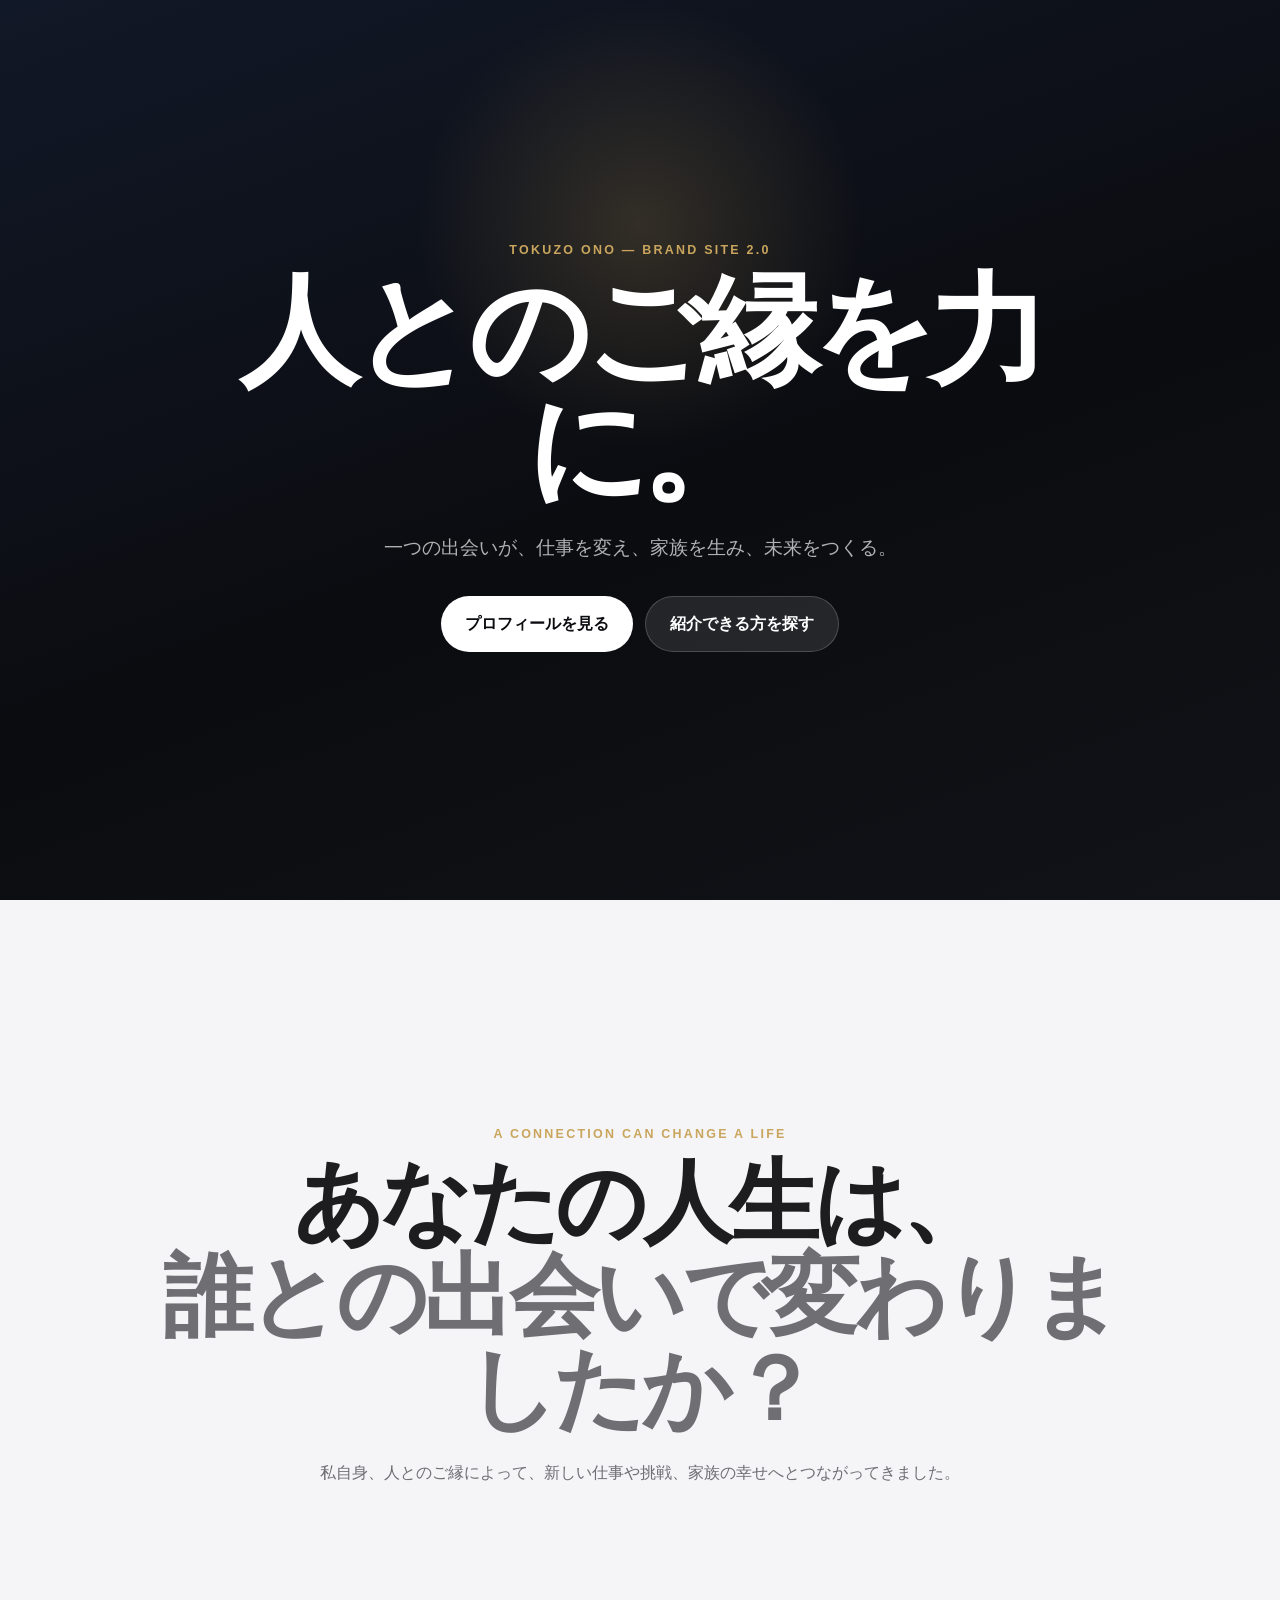
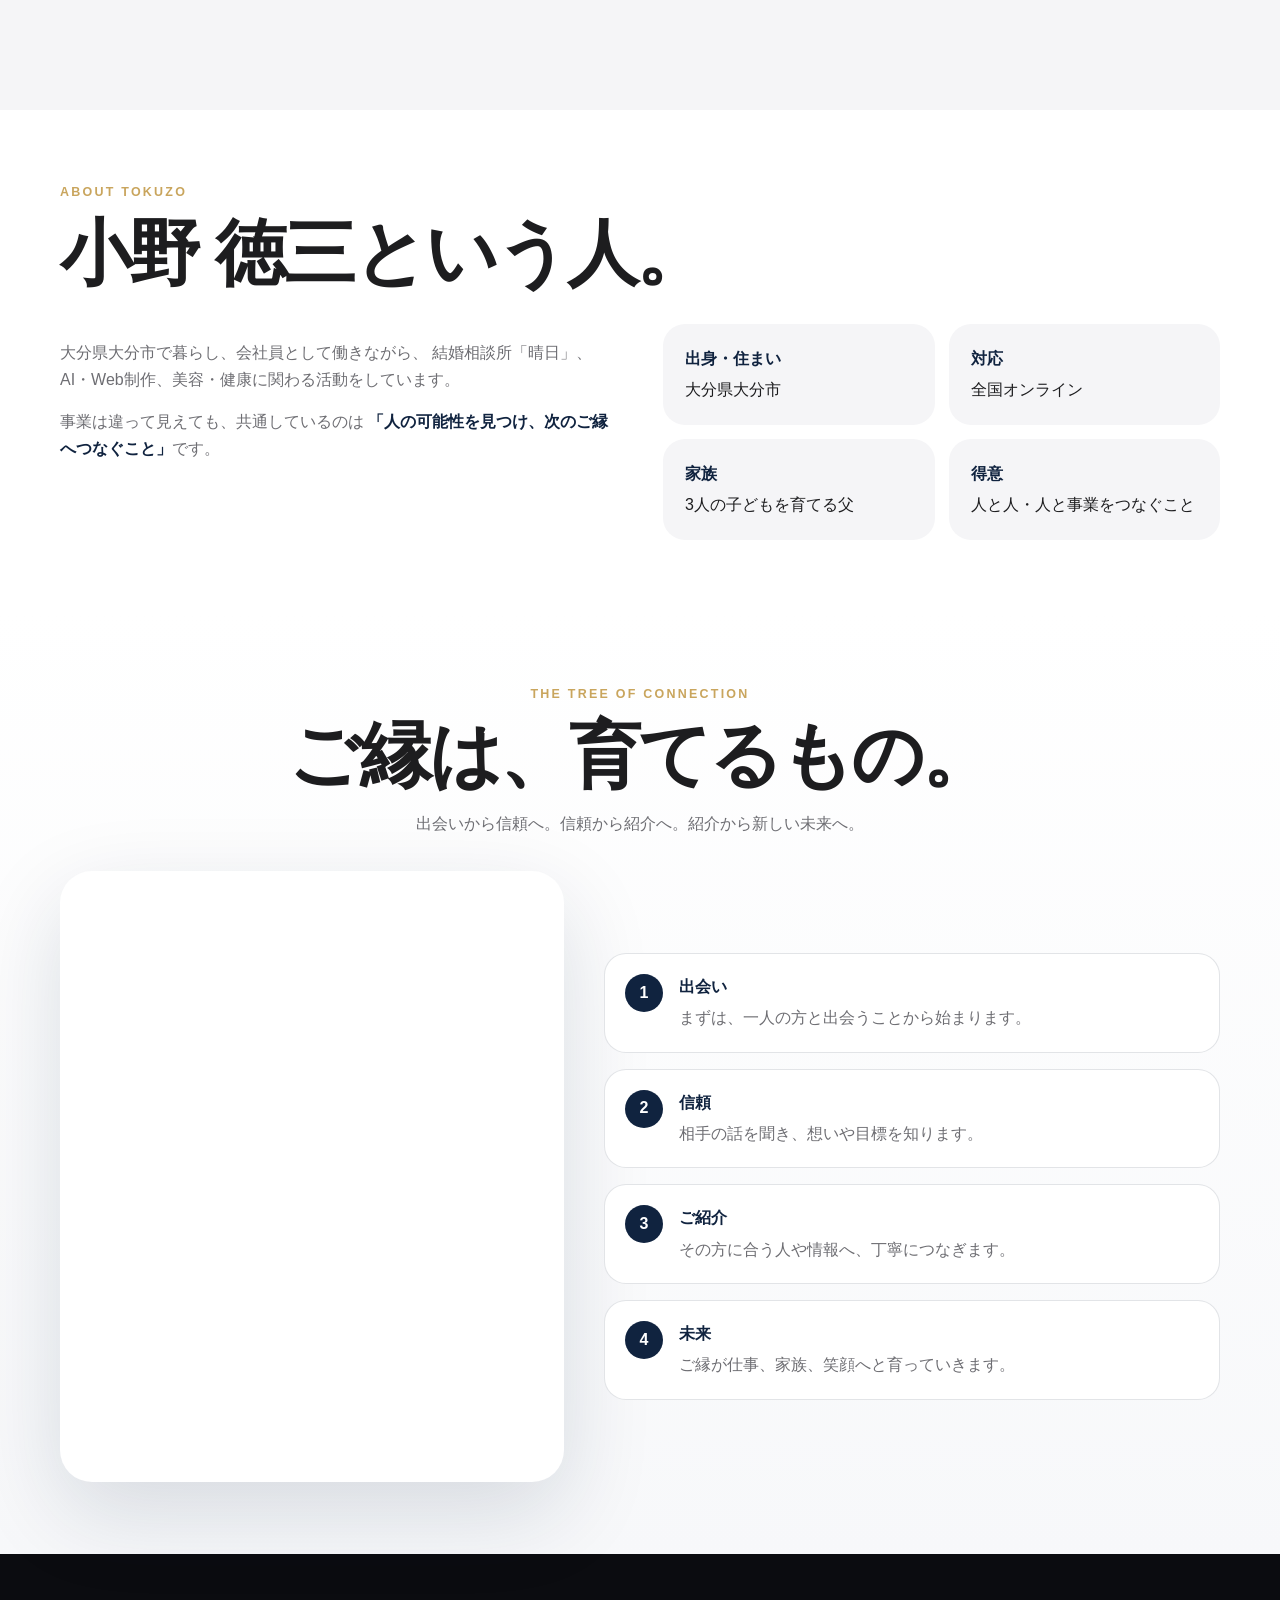
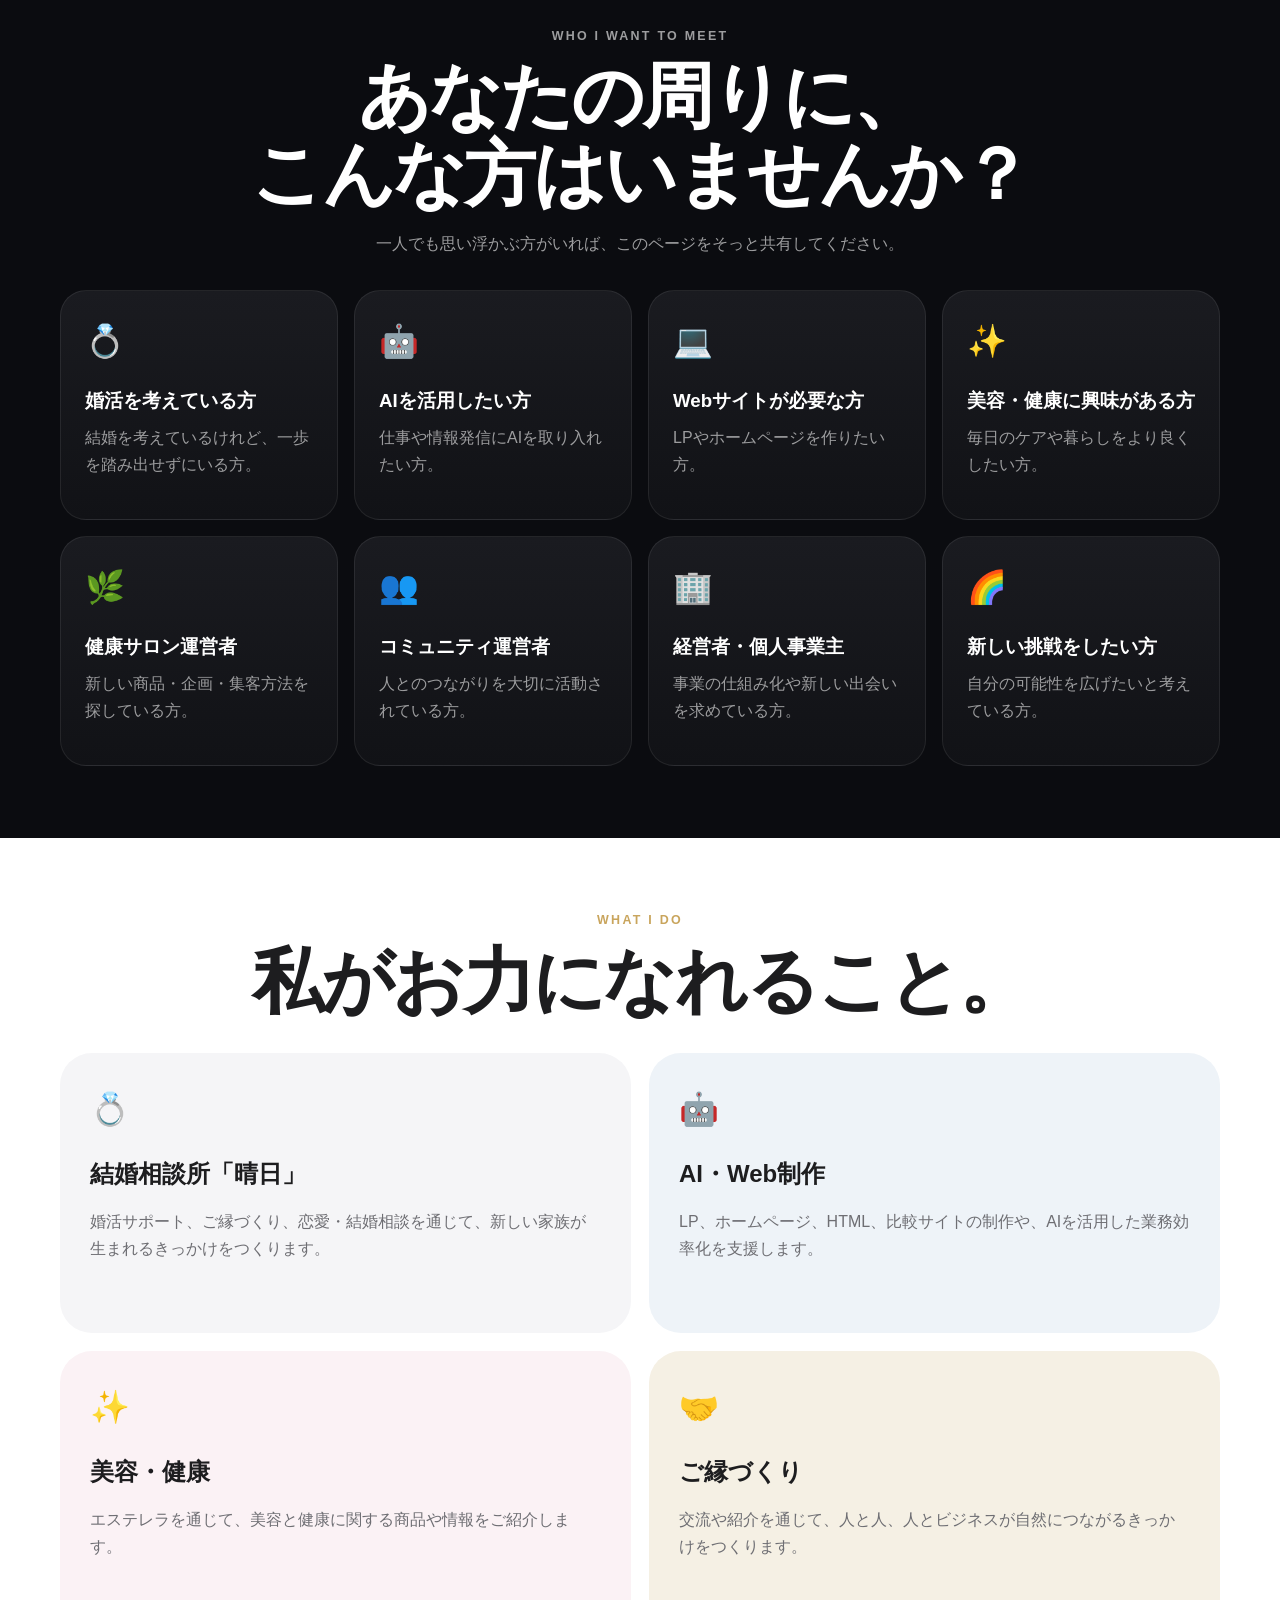
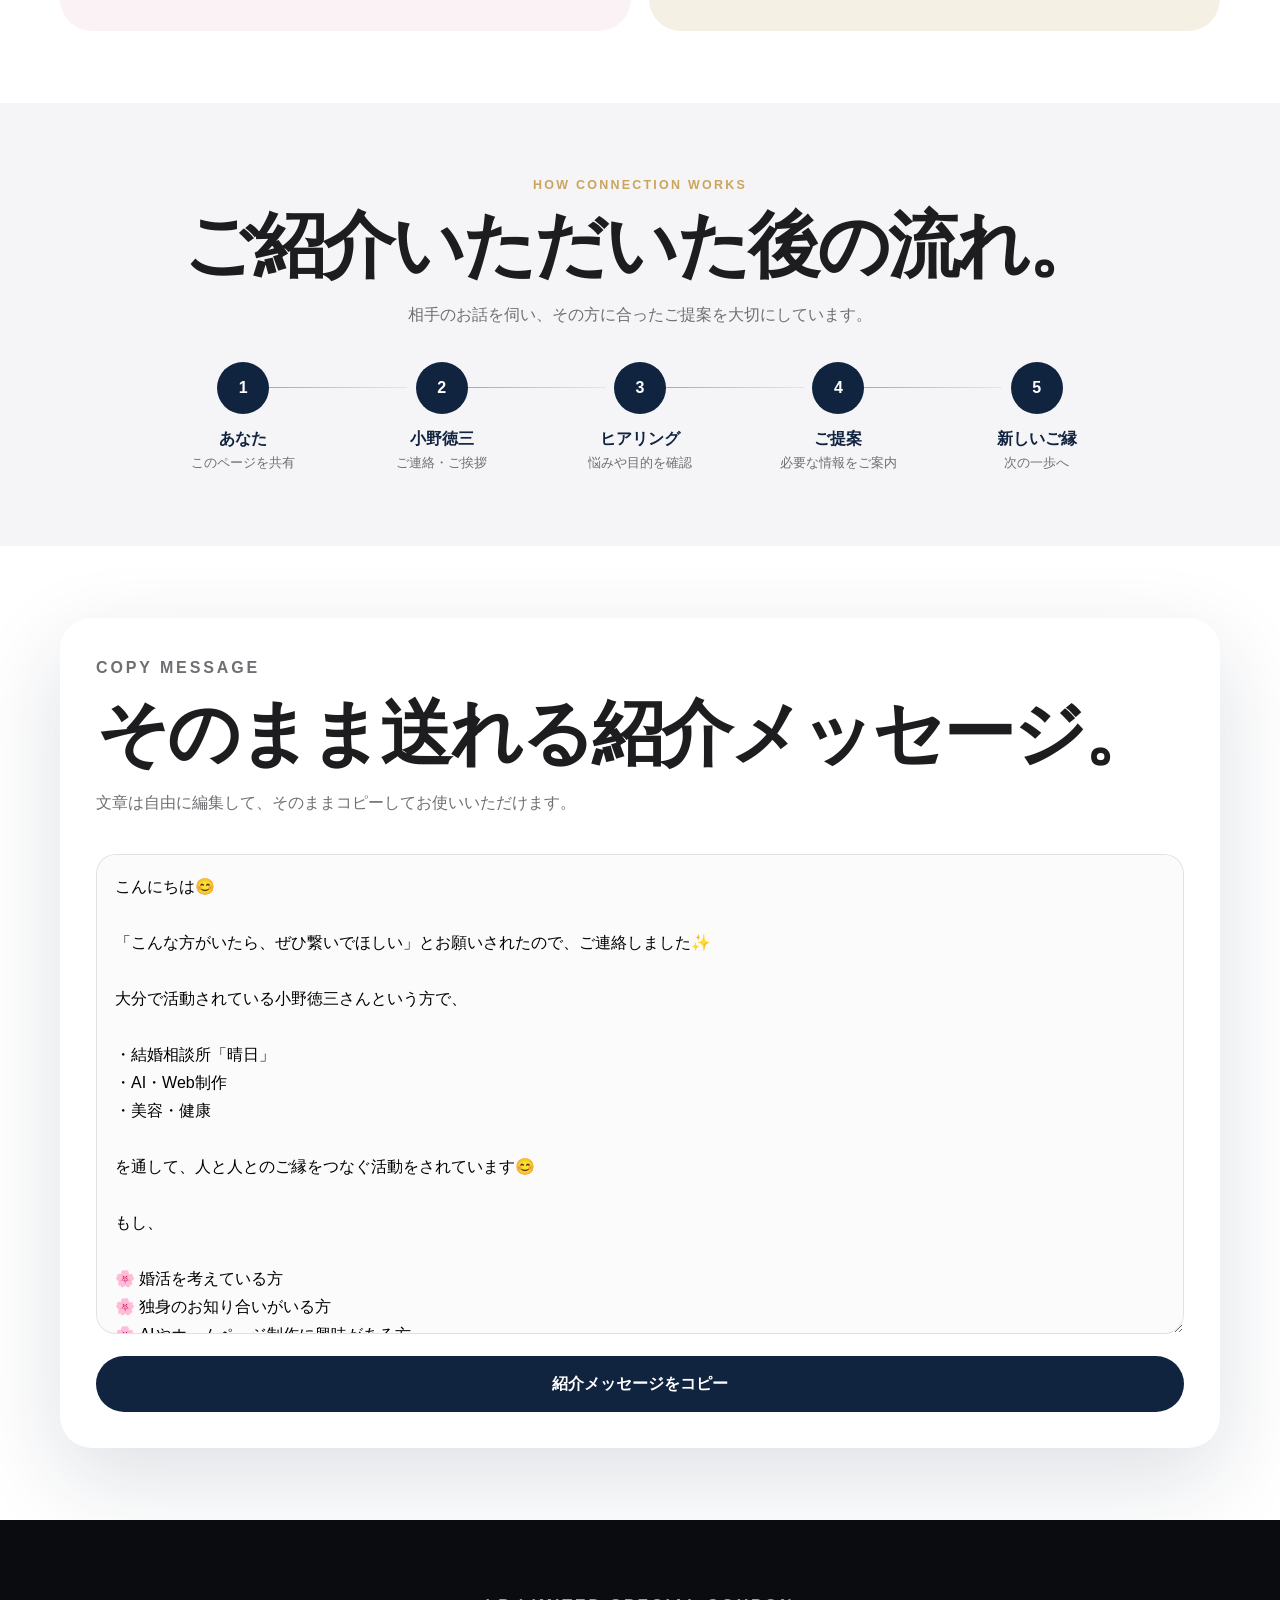
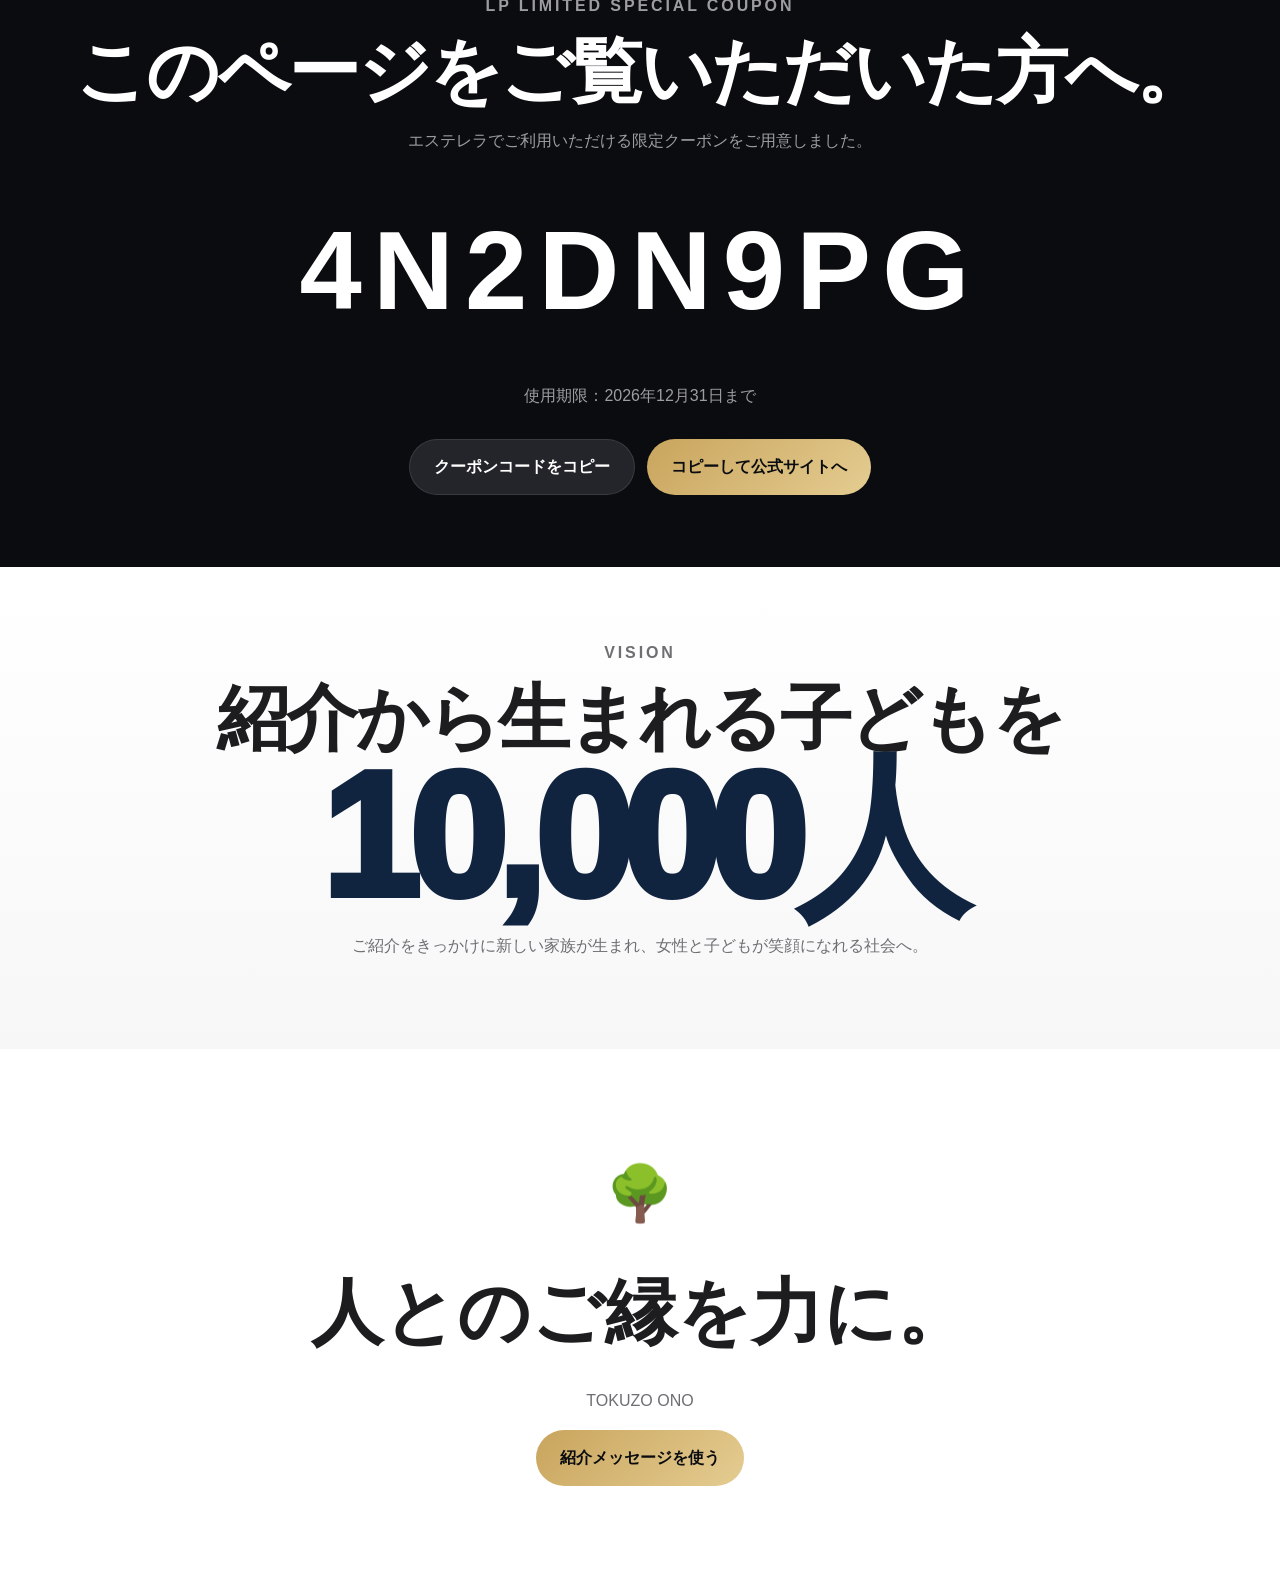
==== index.html @ ae3ad4db "Add files via upload" ====
<!DOCTYPE html>
<html lang="ja">
<head>
  <meta charset="UTF-8">
  <meta name="viewport" content="width=device-width,initial-scale=1,viewport-fit=cover">
  <meta name="description" content="小野徳三ブランドサイト。人とのご縁を力に。婚活、AI・Web制作、美容・健康を通じて、新しい出会いと未来をつなぎます。">
  <meta name="theme-color" content="#0b0c10">
  <title>小野徳三｜人とのご縁を力に。</title>
  <link rel="stylesheet" href="style.css">
</head>
<body>
  <header class="hero">
    <div class="hero__inner reveal">
      <p class="eyebrow">TOKUZO ONO — BRAND SITE 2.0</p>
      <h1>人とのご縁を力に。</h1>
      <p class="hero__lead">一つの出会いが、仕事を変え、家族を生み、未来をつくる。</p>
      <div class="hero__actions">
        <a class="button button--light" href="#about">プロフィールを見る</a>
        <a class="button button--glass" href="#connect">紹介できる方を探す</a>
      </div>
    </div>
  </header>

  <main>
    <section class="statement">
      <div class="statement__inner reveal">
        <p class="eyebrow">A CONNECTION CAN CHANGE A LIFE</p>
        <h2>あなたの人生は、<span>誰との出会いで変わりましたか？</span></h2>
        <p>私自身、人とのご縁によって、新しい仕事や挑戦、家族の幸せへとつながってきました。</p>
      </div>
    </section>

    <section class="section" id="about">
      <div class="container">
        <div class="section__head reveal">
          <p class="eyebrow">ABOUT TOKUZO</p>
          <h2>小野 徳三という人。</h2>
        </div>

        <div class="about-grid">
          <div class="about-copy reveal">
            <p>
              大分県大分市で暮らし、会社員として働きながら、
              結婚相談所「晴日」、AI・Web制作、美容・健康に関わる活動をしています。
            </p>
            <p>
              事業は違って見えても、共通しているのは
              <strong>「人の可能性を見つけ、次のご縁へつなぐこと」</strong>です。
            </p>
          </div>

          <div class="facts">
            <article class="fact reveal"><b>出身・住まい</b><span>大分県大分市</span></article>
            <article class="fact reveal"><b>対応</b><span>全国オンライン</span></article>
            <article class="fact reveal"><b>家族</b><span>3人の子どもを育てる父</span></article>
            <article class="fact reveal"><b>得意</b><span>人と人・人と事業をつなぐこと</span></article>
          </div>
        </div>
      </div>
    </section>

    <section class="section story" id="story">
      <div class="container">
        <div class="section__head centered reveal">
          <p class="eyebrow">THE TREE OF CONNECTION</p>
          <h2>ご縁は、育てるもの。</h2>
          <p>出会いから信頼へ。信頼から紹介へ。紹介から新しい未来へ。</p>
        </div>

        <div class="story-grid">
          <div class="tree-card reveal">
            <svg class="tree" viewBox="0 0 500 620" role="img" aria-label="ご縁の木">
              <path class="trunk" d="M250 550 C245 470 252 390 250 310 C248 235 255 180 250 110"/>
              <path class="branch" d="M250 390 C205 355 165 325 125 285"/>
              <path class="branch" d="M250 360 C295 330 335 300 375 255"/>
              <path class="branch" d="M250 300 C210 270 180 235 160 195"/>
              <path class="branch" d="M250 280 C292 245 320 210 340 165"/>
              <path class="branch" d="M250 225 C225 190 220 155 225 120"/>
              <path class="branch" d="M250 215 C275 180 280 145 275 110"/>
              <g class="leaves">
                <circle cx="122" cy="284" r="16"/><circle cx="155" cy="315" r="15"/>
                <circle cx="380" cy="252" r="17"/><circle cx="337" cy="291" r="15"/>
                <circle cx="158" cy="193" r="17"/><circle cx="190" cy="235" r="14"/>
                <circle cx="342" cy="163" r="17"/><circle cx="310" cy="210" r="14"/>
                <circle cx="224" cy="118" r="16"/><circle cx="276" cy="108" r="16"/>
              </g>
              <g class="flowers">
                <circle cx="118" cy="270" r="9"/><circle cx="149" cy="303" r="8"/>
                <circle cx="385" cy="238" r="9"/><circle cx="350" cy="278" r="8"/>
                <circle cx="150" cy="180" r="9"/><circle cx="181" cy="220" r="8"/>
                <circle cx="348" cy="150" r="9"/><circle cx="318" cy="198" r="8"/>
                <circle cx="215" cy="105" r="9"/><circle cx="286" cy="95" r="9"/>
              </g>
            </svg>
          </div>

          <div class="story-steps">
            <article class="story-step reveal"><span>1</span><div><b>出会い</b><p>まずは、一人の方と出会うことから始まります。</p></div></article>
            <article class="story-step reveal"><span>2</span><div><b>信頼</b><p>相手の話を聞き、想いや目標を知ります。</p></div></article>
            <article class="story-step reveal"><span>3</span><div><b>ご紹介</b><p>その方に合う人や情報へ、丁寧につなぎます。</p></div></article>
            <article class="story-step reveal"><span>4</span><div><b>未来</b><p>ご縁が仕事、家族、笑顔へと育っていきます。</p></div></article>
          </div>
        </div>
      </div>
    </section>

    <section class="section connect" id="connect">
      <div class="container">
        <div class="section__head centered reveal">
          <p class="eyebrow">WHO I WANT TO MEET</p>
          <h2>あなたの周りに、<br>こんな方はいませんか？</h2>
          <p>一人でも思い浮かぶ方がいれば、このページをそっと共有してください。</p>
        </div>

        <div class="connect-grid">
          <article class="connect-card reveal"><span>💍</span><h3>婚活を考えている方</h3><p>結婚を考えているけれど、一歩を踏み出せずにいる方。</p></article>
          <article class="connect-card reveal"><span>🤖</span><h3>AIを活用したい方</h3><p>仕事や情報発信にAIを取り入れたい方。</p></article>
          <article class="connect-card reveal"><span>💻</span><h3>Webサイトが必要な方</h3><p>LPやホームページを作りたい方。</p></article>
          <article class="connect-card reveal"><span>✨</span><h3>美容・健康に興味がある方</h3><p>毎日のケアや暮らしをより良くしたい方。</p></article>
          <article class="connect-card reveal"><span>🌿</span><h3>健康サロン運営者</h3><p>新しい商品・企画・集客方法を探している方。</p></article>
          <article class="connect-card reveal"><span>👥</span><h3>コミュニティ運営者</h3><p>人とのつながりを大切に活動されている方。</p></article>
          <article class="connect-card reveal"><span>🏢</span><h3>経営者・個人事業主</h3><p>事業の仕組み化や新しい出会いを求めている方。</p></article>
          <article class="connect-card reveal"><span>🌈</span><h3>新しい挑戦をしたい方</h3><p>自分の可能性を広げたいと考えている方。</p></article>
        </div>
      </div>
    </section>

    <section class="section services">
      <div class="container">
        <div class="section__head centered reveal">
          <p class="eyebrow">WHAT I DO</p>
          <h2>私がお力になれること。</h2>
        </div>

        <div class="services-grid">
          <article class="service reveal"><span>💍</span><h3>結婚相談所「晴日」</h3><p>婚活サポート、ご縁づくり、恋愛・結婚相談を通じて、新しい家族が生まれるきっかけをつくります。</p></article>
          <article class="service reveal"><span>🤖</span><h3>AI・Web制作</h3><p>LP、ホームページ、HTML、比較サイトの制作や、AIを活用した業務効率化を支援します。</p></article>
          <article class="service reveal"><span>✨</span><h3>美容・健康</h3><p>エステレラを通じて、美容と健康に関する商品や情報をご紹介します。</p></article>
          <article class="service reveal"><span>🤝</span><h3>ご縁づくり</h3><p>交流や紹介を通じて、人と人、人とビジネスが自然につながるきっかけをつくります。</p></article>
        </div>
      </div>
    </section>

    <section class="section flow">
      <div class="container">
        <div class="section__head centered reveal">
          <p class="eyebrow">HOW CONNECTION WORKS</p>
          <h2>ご紹介いただいた後の流れ。</h2>
          <p>相手のお話を伺い、その方に合ったご提案を大切にしています。</p>
        </div>

        <div class="flow-line">
          <div class="flow-item reveal"><b>1</b><span>あなた</span><small>このページを共有</small></div>
          <div class="flow-item reveal"><b>2</b><span>小野徳三</span><small>ご連絡・ご挨拶</small></div>
          <div class="flow-item reveal"><b>3</b><span>ヒアリング</span><small>悩みや目的を確認</small></div>
          <div class="flow-item reveal"><b>4</b><span>ご提案</span><small>必要な情報をご案内</small></div>
          <div class="flow-item reveal"><b>5</b><span>新しいご縁</span><small>次の一歩へ</small></div>
        </div>
      </div>
    </section>

    <section class="section" id="message">
      <div class="container">
        <div class="message-card reveal">
          <p class="eyebrow">COPY MESSAGE</p>
          <h2>そのまま送れる紹介メッセージ。</h2>
          <p>文章は自由に編集して、そのままコピーしてお使いいただけます。</p>
          <textarea id="messageText">こんにちは😊

「こんな方がいたら、ぜひ繋いでほしい」とお願いされたので、ご連絡しました✨

大分で活動されている小野徳三さんという方で、

・結婚相談所「晴日」
・AI・Web制作
・美容・健康

を通して、人と人とのご縁をつなぐ活動をされています😊

もし、

🌸 婚活を考えている方
🌸 独身のお知り合いがいる方
🌸 AIやホームページ制作に興味がある方
🌸 美容・健康に興味がある方
🌸 健康サロンを運営されている方
🌸 新しいご縁や人脈を広げたい方

など、思い当たる方がいらっしゃいましたら、ぜひプロフィールをご覧いただけると嬉しいです✨

ご縁がつながるきっかけになれば嬉しいです😊</textarea>
          <button class="button copy-button" type="button" onclick="copyMessage()">紹介メッセージをコピー</button>
        </div>
      </div>
    </section>

    <section class="section coupon" id="coupon">
      <div class="container centered reveal">
        <p class="eyebrow">LP LIMITED SPECIAL COUPON</p>
        <h2>このページをご覧いただいた方へ。</h2>
        <p>エステレラでご利用いただける限定クーポンをご用意しました。</p>
        <div class="coupon-code" id="couponCode">4N2DN9PG</div>
        <p class="coupon-expiry">使用期限：2026年12月31日まで</p>
        <div class="coupon-actions">
          <button class="button button--dark" type="button" onclick="copyCoupon()">クーポンコードをコピー</button>
          <button class="button button--gold" type="button" onclick="copyCouponAndOpen()">コピーして公式サイトへ</button>
        </div>
      </div>
    </section>

    <section class="section vision">
      <div class="container centered reveal">
        <p class="eyebrow">VISION</p>
        <h2>紹介から生まれる子どもを</h2>
        <div class="vision-number">10,000人</div>
        <p>ご紹介をきっかけに新しい家族が生まれ、女性と子どもが笑顔になれる社会へ。</p>
      </div>
    </section>

    <section class="final">
      <div class="reveal">
        <div class="final-logo">🌳</div>
        <h2>人とのご縁を力に。</h2>
        <p>TOKUZO ONO</p>
        <a class="button button--gold" href="#message">紹介メッセージを使う</a>
      </div>
    </section>
  </main>


  <nav class="mobile-bar" aria-label="スマホ用メニュー">
    <a href="#about">プロフィール</a>
    <a href="#connect">繋がりたい方</a>
    <a href="#message">紹介文</a>
    <a href="#coupon">クーポン</a>
  </nav>

  <div class="toast" id="toast">コピーしました</div>
  <script src="script.js"></script>
</body>
</html>
---- style.css ----
:root{
  --black:#0b0c10;
  --navy:#10233f;
  --white:#fff;
  --off:#f5f5f7;
  --ink:#1d1d1f;
  --muted:#6e6e73;
  --gold:#c9a55d;
  --gold-soft:#efe2bf;
  --pink:#e6a1b5;
  --line:rgba(16,35,63,.12);
  --shadow:0 30px 90px rgba(16,35,63,.14);
  --radius:32px;
}
*{box-sizing:border-box}
html{scroll-behavior:smooth}
body{
  margin:0;
  font-family:-apple-system,BlinkMacSystemFont,"Hiragino Sans","Yu Gothic","Meiryo",sans-serif;
  color:var(--ink);
  background:var(--white);
  line-height:1.65;
  overflow-x:hidden;
}
a{color:inherit;text-decoration:none}
button,textarea{font:inherit}
.container{width:min(1160px,calc(100% - 32px));margin:auto}
.section{padding:110px 0}
.eyebrow{
  margin:0 0 12px;
  color:var(--gold);
  font-size:.78rem;
  font-weight:800;
  letter-spacing:.18em;
  text-transform:uppercase;
}
.centered{text-align:center}
.section__head{margin-bottom:48px}
.section__head h2,.message-card h2,.coupon h2,.vision h2{
  margin:0;
  font-size:clamp(2.2rem,5vw,4.5rem);
  line-height:1.08;
  letter-spacing:-.04em;
}
.section__head p:last-child,.message-card>p,.coupon p,.vision p{color:var(--muted)}
.hero{
  min-height:100svh;
  display:grid;
  place-items:center;
  color:var(--white);
  text-align:center;
  background:
    radial-gradient(circle at 50% 25%,rgba(201,165,93,.20),transparent 24%),
    linear-gradient(160deg,#111827 0%,#0b0c10 55%,#111318 100%);
}
.hero__inner{width:min(950px,calc(100% - 32px))}
.hero h1{
  margin:0;
  font-size:clamp(3rem,10vw,7.5rem);
  line-height:.98;
  letter-spacing:-.06em;
}
.hero__lead{max-width:720px;margin:24px auto 0;color:rgba(255,255,255,.68);font-size:1.2rem}
.hero__actions{display:flex;justify-content:center;gap:12px;flex-wrap:wrap;margin-top:30px}
.button{
  min-height:54px;
  padding:14px 24px;
  border:0;
  border-radius:999px;
  display:inline-flex;
  align-items:center;
  justify-content:center;
  font-weight:800;
  cursor:pointer;
  transition:.25s ease;
}
.button:hover{transform:translateY(-2px)}
.button--light{background:var(--white);color:var(--black)}
.button--glass{color:var(--white);background:rgba(255,255,255,.10);border:1px solid rgba(255,255,255,.18)}
.button--gold{background:linear-gradient(135deg,var(--gold),#e4cc91);color:var(--black)}
.button--dark{background:#24252b;color:var(--white);border:1px solid rgba(255,255,255,.1)}
.statement{
  min-height:90svh;
  display:grid;
  place-items:center;
  text-align:center;
  background:var(--off);
}
.statement__inner{width:min(980px,calc(100% - 32px))}
.statement h2{
  margin:0;
  font-size:clamp(2.5rem,7vw,6rem);
  line-height:1.04;
  letter-spacing:-.05em;
}
.statement h2 span{display:block;color:var(--muted)}
.statement p:last-child{max-width:760px;margin:24px auto 0;color:var(--muted)}
.about-grid{display:grid;grid-template-columns:1fr 1fr;gap:46px;align-items:start}
.about-copy{font-size:1.12rem;color:var(--muted)}
.about-copy strong{color:var(--navy)}
.facts{display:grid;grid-template-columns:1fr 1fr;gap:14px}
.fact{padding:22px;border-radius:22px;background:var(--off)}
.fact b,.fact span{display:block}
.fact b{color:var(--navy);margin-bottom:4px}
.story{background:linear-gradient(180deg,#fff,#f7f8fa)}
.story-grid{display:grid;grid-template-columns:.9fr 1.1fr;gap:40px;align-items:center}
.tree-card{padding:30px;border-radius:var(--radius);background:#fff;box-shadow:var(--shadow)}
.tree{width:100%;height:auto;display:block}
.trunk,.branch{fill:none;stroke:#76523c;stroke-linecap:round;stroke-linejoin:round}
.trunk{stroke-width:18;stroke-dasharray:820;stroke-dashoffset:820}
.branch{stroke-width:10;stroke-dasharray:520;stroke-dashoffset:520}
.leaves circle{fill:#76a66c;opacity:0;transform:scale(.2);transform-box:fill-box;transform-origin:center}
.flowers circle{fill:#e6a1b5;opacity:0;transform:scale(.2);transform-box:fill-box;transform-origin:center}
.story-steps{display:grid;gap:16px}
.story-step{display:flex;gap:16px;padding:20px;border-radius:22px;background:#fff;border:1px solid var(--line)}
.story-step>span{
  width:38px;height:38px;display:grid;place-items:center;flex:0 0 auto;
  border-radius:50%;background:var(--navy);color:#fff;font-weight:900
}
.story-step b{color:var(--navy)}
.story-step p{margin:5px 0 0;color:var(--muted)}
.connect{background:var(--black);color:var(--white)}
.connect .section__head p{color:rgba(255,255,255,.6)}
.connect-grid{display:grid;grid-template-columns:repeat(4,1fr);gap:16px}
.connect-card{
  min-height:230px;
  padding:24px;
  border-radius:26px;
  background:linear-gradient(180deg,#1a1b20,#111216);
  border:1px solid rgba(255,255,255,.08);
}
.connect-card>span,.service>span{font-size:2rem}
.connect-card h3{margin:18px 0 8px}
.connect-card p{margin:0;color:rgba(255,255,255,.58)}
.services-grid{display:grid;grid-template-columns:1fr 1fr;gap:18px}
.service{min-height:280px;padding:30px;border-radius:var(--radius);background:var(--off)}
.service:nth-child(2){background:#eef3f8}
.service:nth-child(3){background:#fbf2f5}
.service:nth-child(4){background:#f5f0e4}
.service h3{font-size:1.5rem;margin:18px 0 10px}
.service p{color:var(--muted)}
.flow{background:var(--off)}
.flow-line{display:grid;grid-template-columns:repeat(5,1fr);gap:12px;max-width:980px;margin:auto}
.flow-item{text-align:center;position:relative}
.flow-item:not(:last-child)::after{
  content:"";position:absolute;top:25px;left:62%;width:76%;height:1px;
  background:linear-gradient(90deg,var(--gold),rgba(201,165,93,.2))
}
.flow-item b{
  width:52px;height:52px;margin:0 auto 12px;display:grid;place-items:center;
  border-radius:50%;background:var(--navy);color:#fff;position:relative;z-index:2
}
.flow-item span,.flow-item small{display:block}
.flow-item span{font-weight:800;color:var(--navy)}
.flow-item small{color:var(--muted)}
.message-card{padding:36px;border-radius:var(--radius);background:#fff;box-shadow:var(--shadow)}
.message-card textarea{
  width:100%;min-height:410px;margin-top:20px;padding:18px;resize:vertical;
  border:1px solid var(--line);border-radius:20px;background:#fbfbfc;line-height:1.75
}
.copy-button{width:100%;margin-top:14px;background:var(--navy);color:#fff}
.coupon{background:var(--black);color:var(--white)}
.coupon p{color:rgba(255,255,255,.6)}
.coupon-code{margin:24px 0 18px;font-size:clamp(3rem,10vw,7rem);font-weight:900;letter-spacing:.1em}
.coupon-actions{display:flex;justify-content:center;gap:12px;flex-wrap:wrap;margin-top:28px}
.vision{background:linear-gradient(180deg,#fff,#f7f7f8)}
.vision-number{font-size:clamp(4rem,16vw,11rem);font-weight:950;line-height:.9;letter-spacing:-.06em;color:var(--navy)}
.final{text-align:center;padding:100px 20px}
.final-logo{font-size:3.4rem}
.final h2{font-size:clamp(2.2rem,6vw,4.5rem);margin:14px 0 8px}
.final p{color:var(--muted)}
.toast{
  position:fixed;left:50%;bottom:24px;transform:translateX(-50%) translateY(20px);
  padding:12px 18px;border-radius:999px;background:#111;color:#fff;opacity:0;
  pointer-events:none;transition:.25s;z-index:1000
}
.toast.show{opacity:1;transform:translateX(-50%) translateY(0)}
.petal{
  position:fixed;top:-12vh;width:12px;height:8px;border-radius:60% 40% 60% 40%;
  background:linear-gradient(135deg,#f3c5d2,#e890ab);pointer-events:none;z-index:999;
  animation:fall linear forwards
}
@keyframes fall{
  to{transform:translate3d(var(--drift),115vh,0) rotate(720deg);opacity:.1}
}
.reveal{opacity:0;transform:translateY(24px);transition:.7s ease}
.reveal.show{opacity:1;transform:none}
@media(max-width:960px){
  .about-grid,.story-grid{grid-template-columns:1fr}
  .connect-grid{grid-template-columns:1fr 1fr}
  .flow-line{grid-template-columns:1fr}
  .flow-item{display:grid;grid-template-columns:60px 1fr;text-align:left;align-items:center}
  .flow-item b{margin:0}
  .flow-item:not(:last-child)::after{top:52px;left:25px;width:1px;height:42px}
}
@media(max-width:640px){
  .section{padding:78px 0}
  .hero__actions,.coupon-actions{display:grid}
  .button{width:100%}
  .facts,.services-grid,.connect-grid{grid-template-columns:1fr}
  .connect-card{min-height:190px}
  .message-card{padding:24px 18px}
  .message-card textarea{min-height:460px}
  .coupon-code{letter-spacing:.06em}
}
@media(prefers-reduced-motion:reduce){
  html{scroll-behavior:auto}
  *,*::before,*::after{animation:none!important;transition:none!important}
  .reveal{opacity:1;transform:none}
}


/* ======================================
   Mobile First Optimization
   ====================================== */

body{
  padding-bottom:76px;
  -webkit-text-size-adjust:100%;
  text-rendering:optimizeLegibility;
}

button,
a,
textarea{
  -webkit-tap-highlight-color:transparent;
}

.hero{
  min-height:100svh;
  padding:24px 0 32px;
}

.hero__inner{
  width:min(100% - 28px, 950px);
}

.hero h1{
  font-size:clamp(3rem,16vw,7.5rem);
}

.hero__lead{
  font-size:clamp(1rem,4.4vw,1.2rem);
  line-height:1.8;
}

.section{
  padding:72px 0;
}

.section__head{
  margin-bottom:32px;
}

.section__head h2,
.message-card h2,
.coupon h2,
.vision h2{
  font-size:clamp(2rem,9vw,4.5rem);
}

.section__head p:last-child,
.message-card>p,
.coupon p,
.vision p{
  font-size:1rem;
  line-height:1.8;
}

.about-copy{
  font-size:1rem;
}

.connect-card,
.service,
.story-step,
.fact{
  width:100%;
}

.button{
  min-height:56px;
  font-size:1rem;
}

.message-card textarea{
  font-size:16px;
  min-height:480px;
}

.mobile-bar{
  position:fixed;
  left:10px;
  right:10px;
  bottom:max(10px, env(safe-area-inset-bottom));
  z-index:950;
  display:grid;
  grid-template-columns:repeat(4,1fr);
  gap:6px;
  padding:8px;
  border:1px solid rgba(255,255,255,.15);
  border-radius:20px;
  background:rgba(15,16,20,.92);
  box-shadow:0 12px 35px rgba(0,0,0,.28);
  backdrop-filter:blur(18px);
  -webkit-backdrop-filter:blur(18px);
}

.mobile-bar a{
  display:flex;
  align-items:center;
  justify-content:center;
  min-height:46px;
  padding:6px 4px;
  color:#fff;
  border-radius:14px;
  font-size:.74rem;
  font-weight:800;
  text-align:center;
  line-height:1.25;
}

.mobile-bar a:active{
  background:rgba(255,255,255,.12);
}

.toast{
  bottom:92px;
  max-width:calc(100% - 28px);
  text-align:center;
}

@media(min-width:961px){
  body{padding-bottom:0}
  .mobile-bar{display:none}
}

@media(max-width:960px){
  .container{
    width:min(100% - 24px,1160px);
  }

  .about-grid,
  .story-grid{
    gap:24px;
  }

  .facts{
    grid-template-columns:1fr 1fr;
  }

  .story-step{
    padding:18px;
  }

  .tree-card{
    padding:18px;
  }

  .connect-grid,
  .services-grid{
    gap:12px;
  }

  .connect-card,
  .service{
    min-height:auto;
    padding:22px;
  }

  .flow-line{
    gap:8px;
  }

  .message-card{
    padding:24px 18px;
  }

  .coupon-code{
    font-size:clamp(2.8rem,15vw,7rem);
    overflow-wrap:anywhere;
  }
}

@media(max-width:640px){
  .hero{
    min-height:92svh;
  }

  .hero__actions{
    margin-top:24px;
  }

  .hero__actions .button{
    min-height:58px;
  }

  .statement{
    min-height:78svh;
    padding:72px 0;
  }

  .statement h2{
    font-size:clamp(2.2rem,11vw,6rem);
  }

  .statement p:last-child{
    font-size:1rem;
    line-height:1.9;
  }

  .facts{
    grid-template-columns:1fr;
  }

  .connect-grid,
  .services-grid{
    grid-template-columns:1fr;
  }

  .connect-card,
  .service{
    border-radius:24px;
  }

  .connect-card h3,
  .service h3{
    font-size:1.25rem;
  }

  .flow-item{
    grid-template-columns:54px 1fr;
    gap:8px;
    min-height:66px;
  }

  .flow-item b{
    width:46px;
    height:46px;
  }

  .flow-item:not(:last-child)::after{
    left:22px;
    top:47px;
    height:34px;
  }

  .message-card textarea{
    min-height:520px;
    font-size:16px;
    line-height:1.8;
  }

  .coupon-actions{
    width:100%;
  }

  .coupon-actions .button{
    width:100%;
  }

  .vision-number{
    font-size:clamp(4.5rem,25vw,11rem);
  }

  .final{
    padding:80px 18px 120px;
  }
}
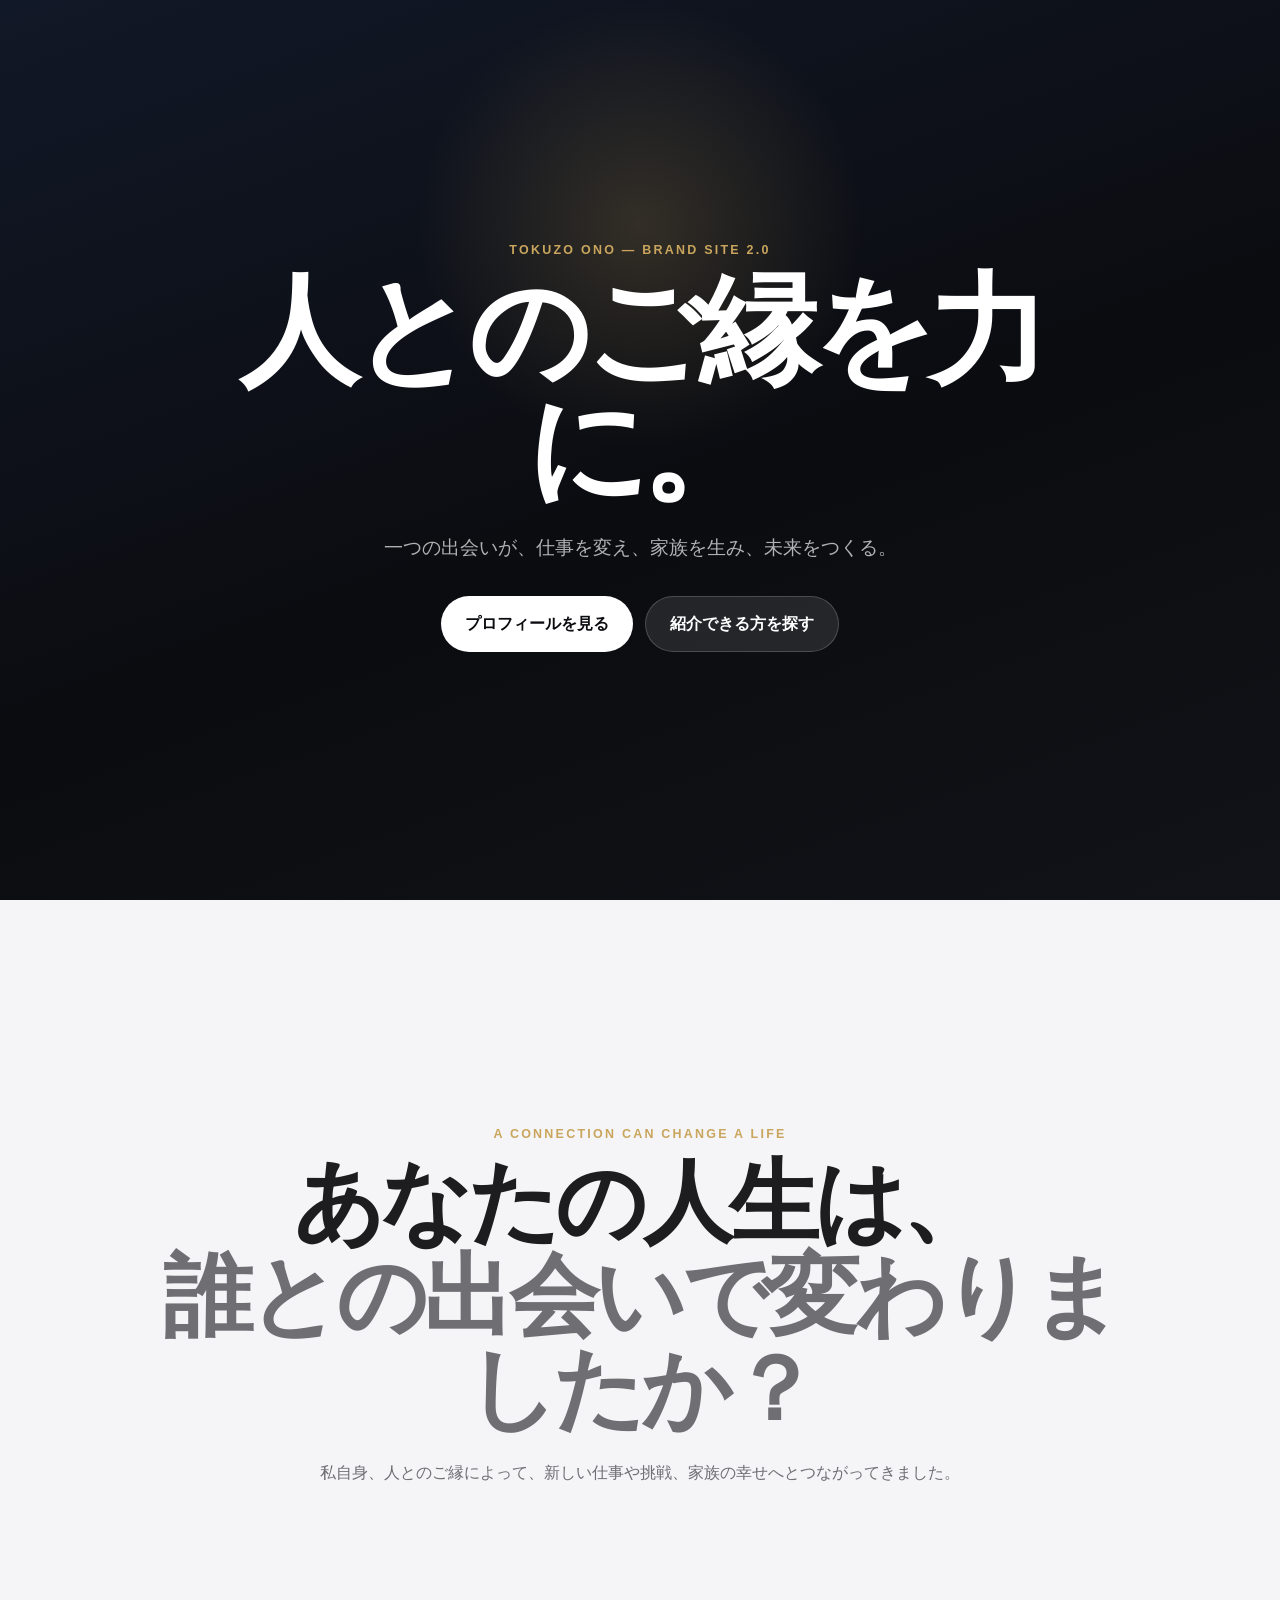
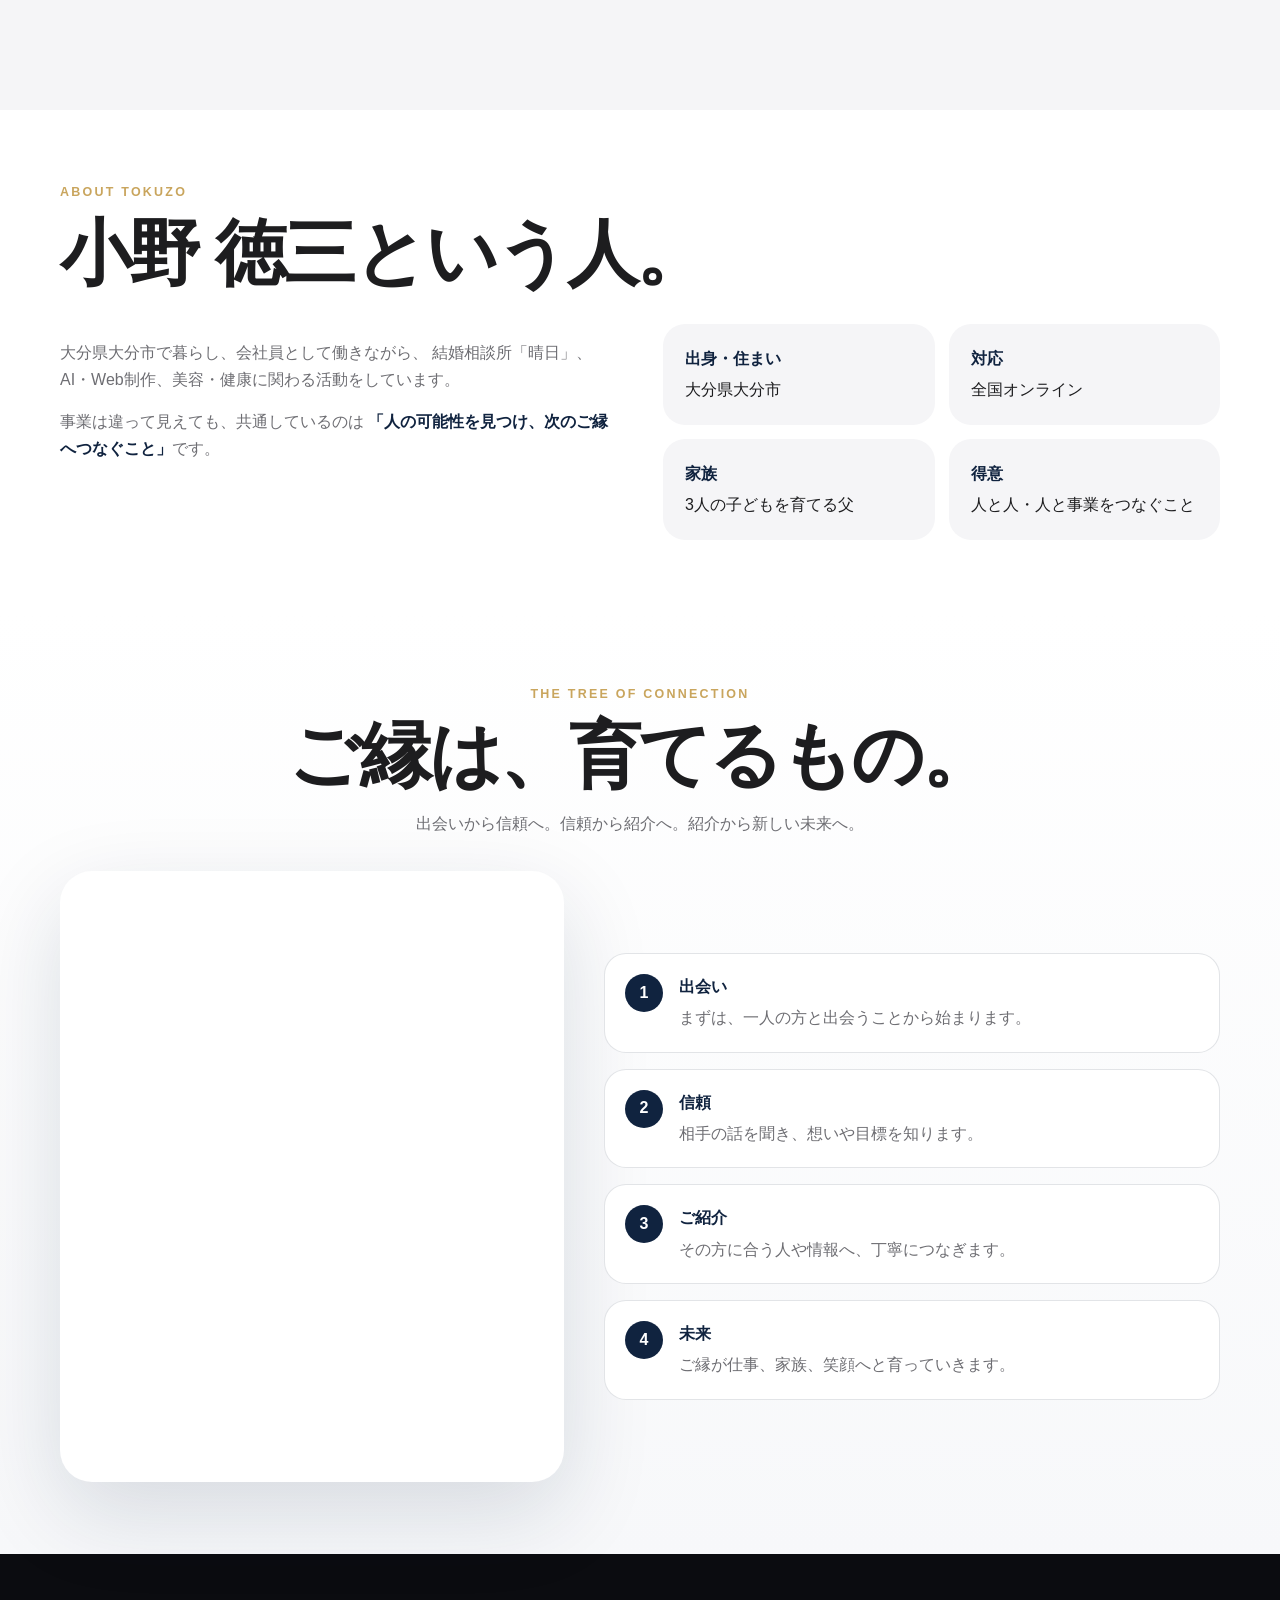
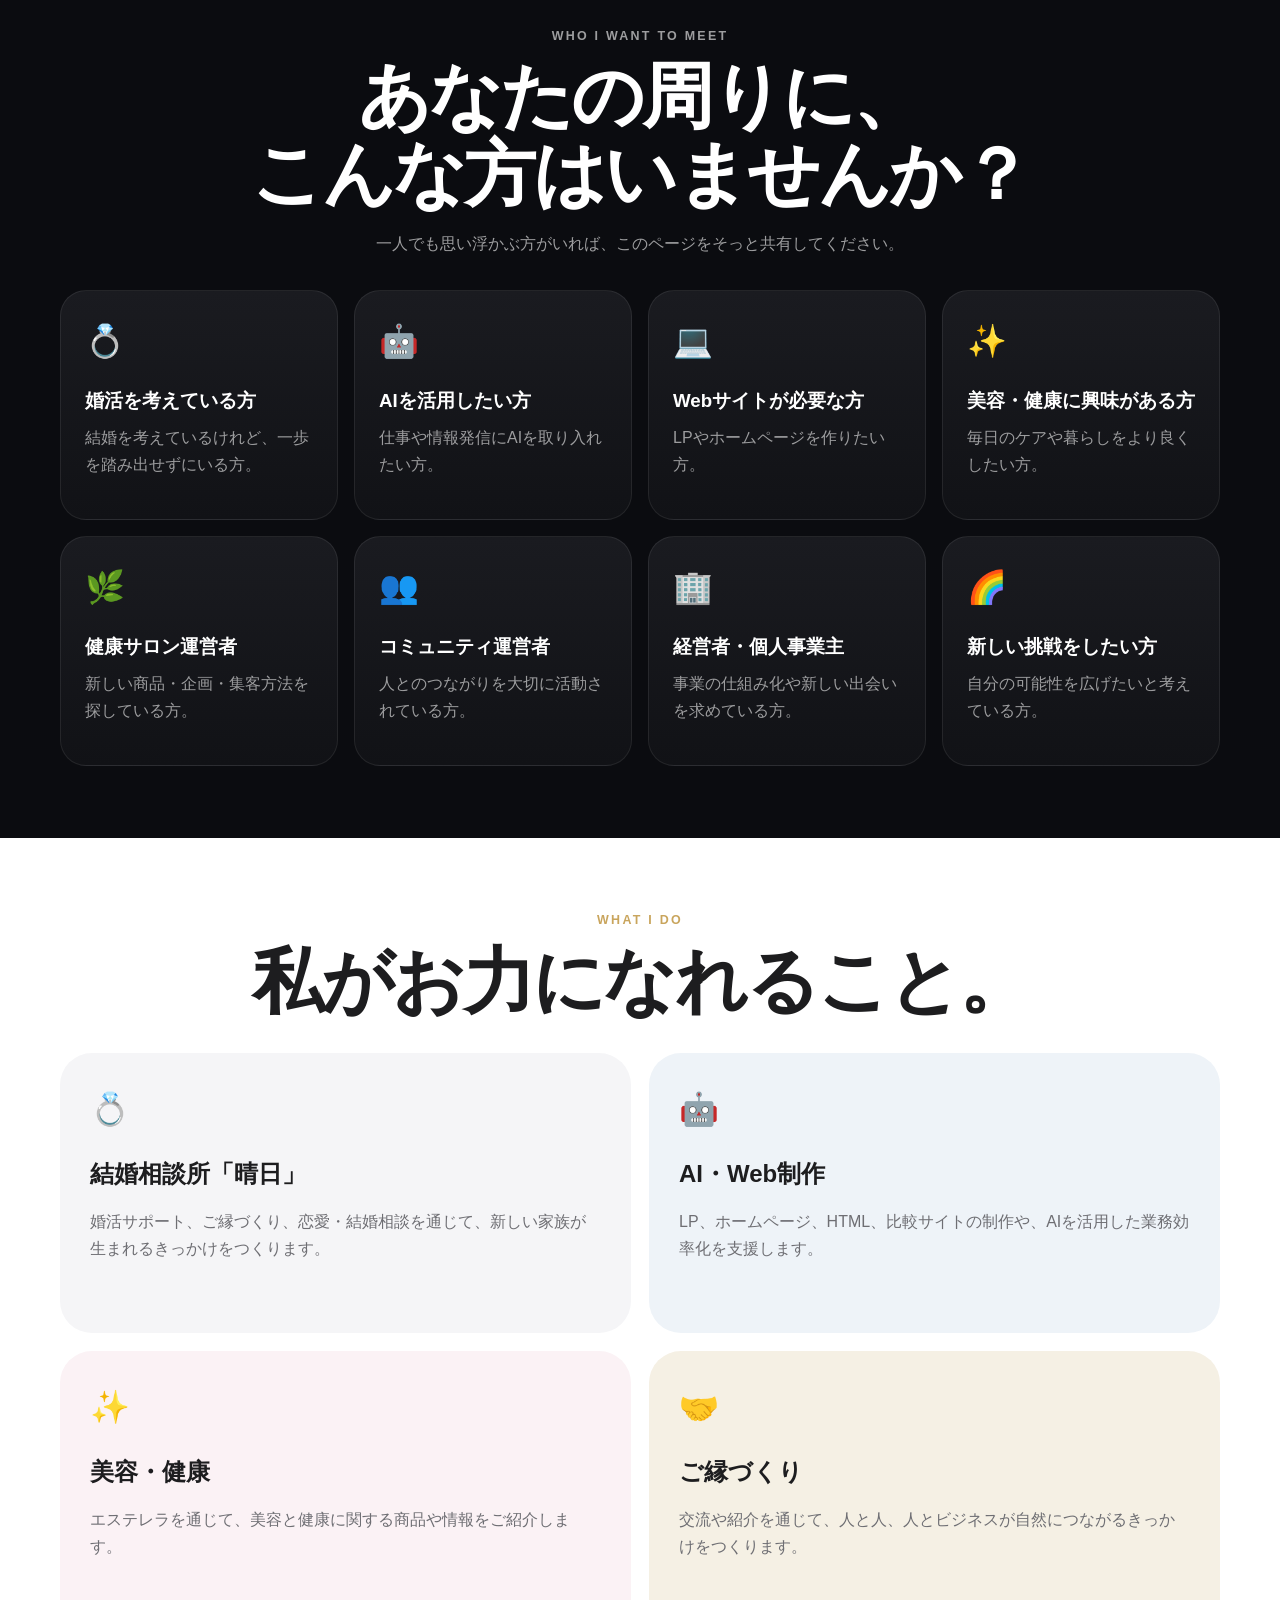
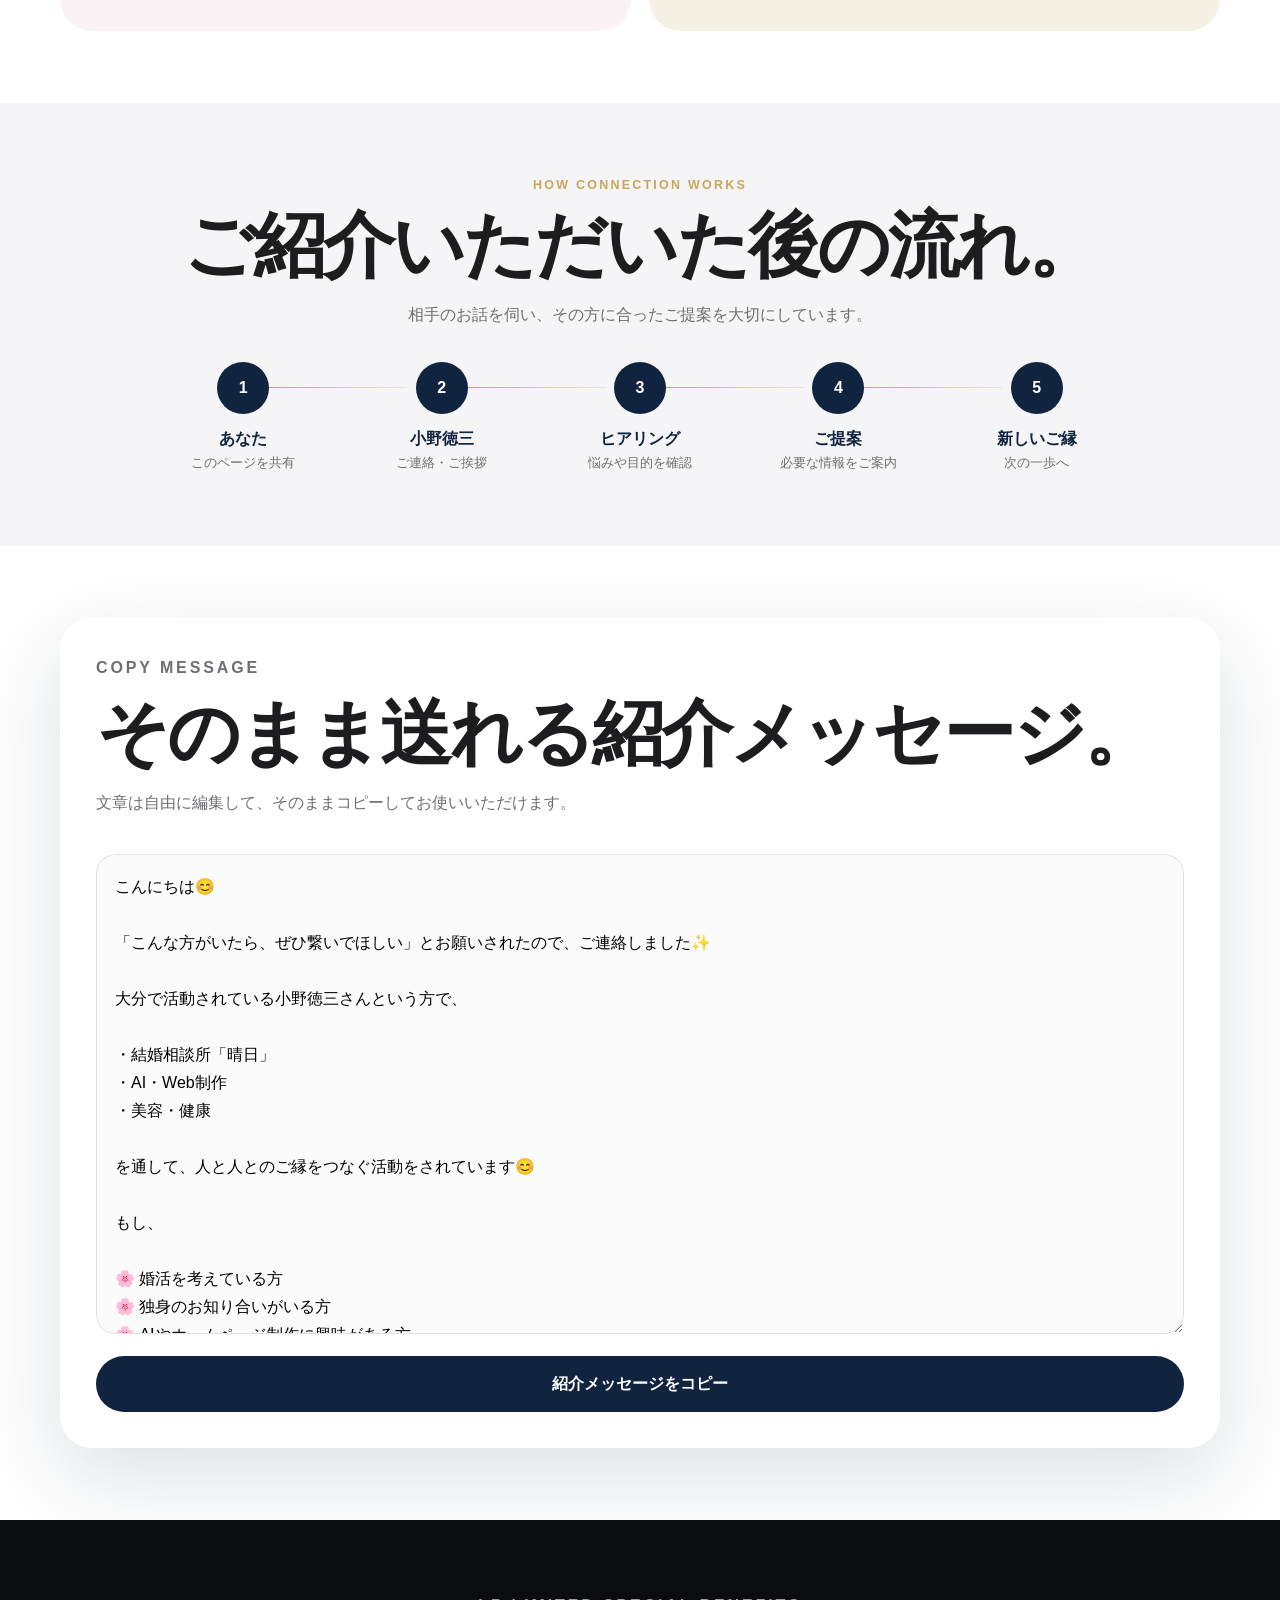
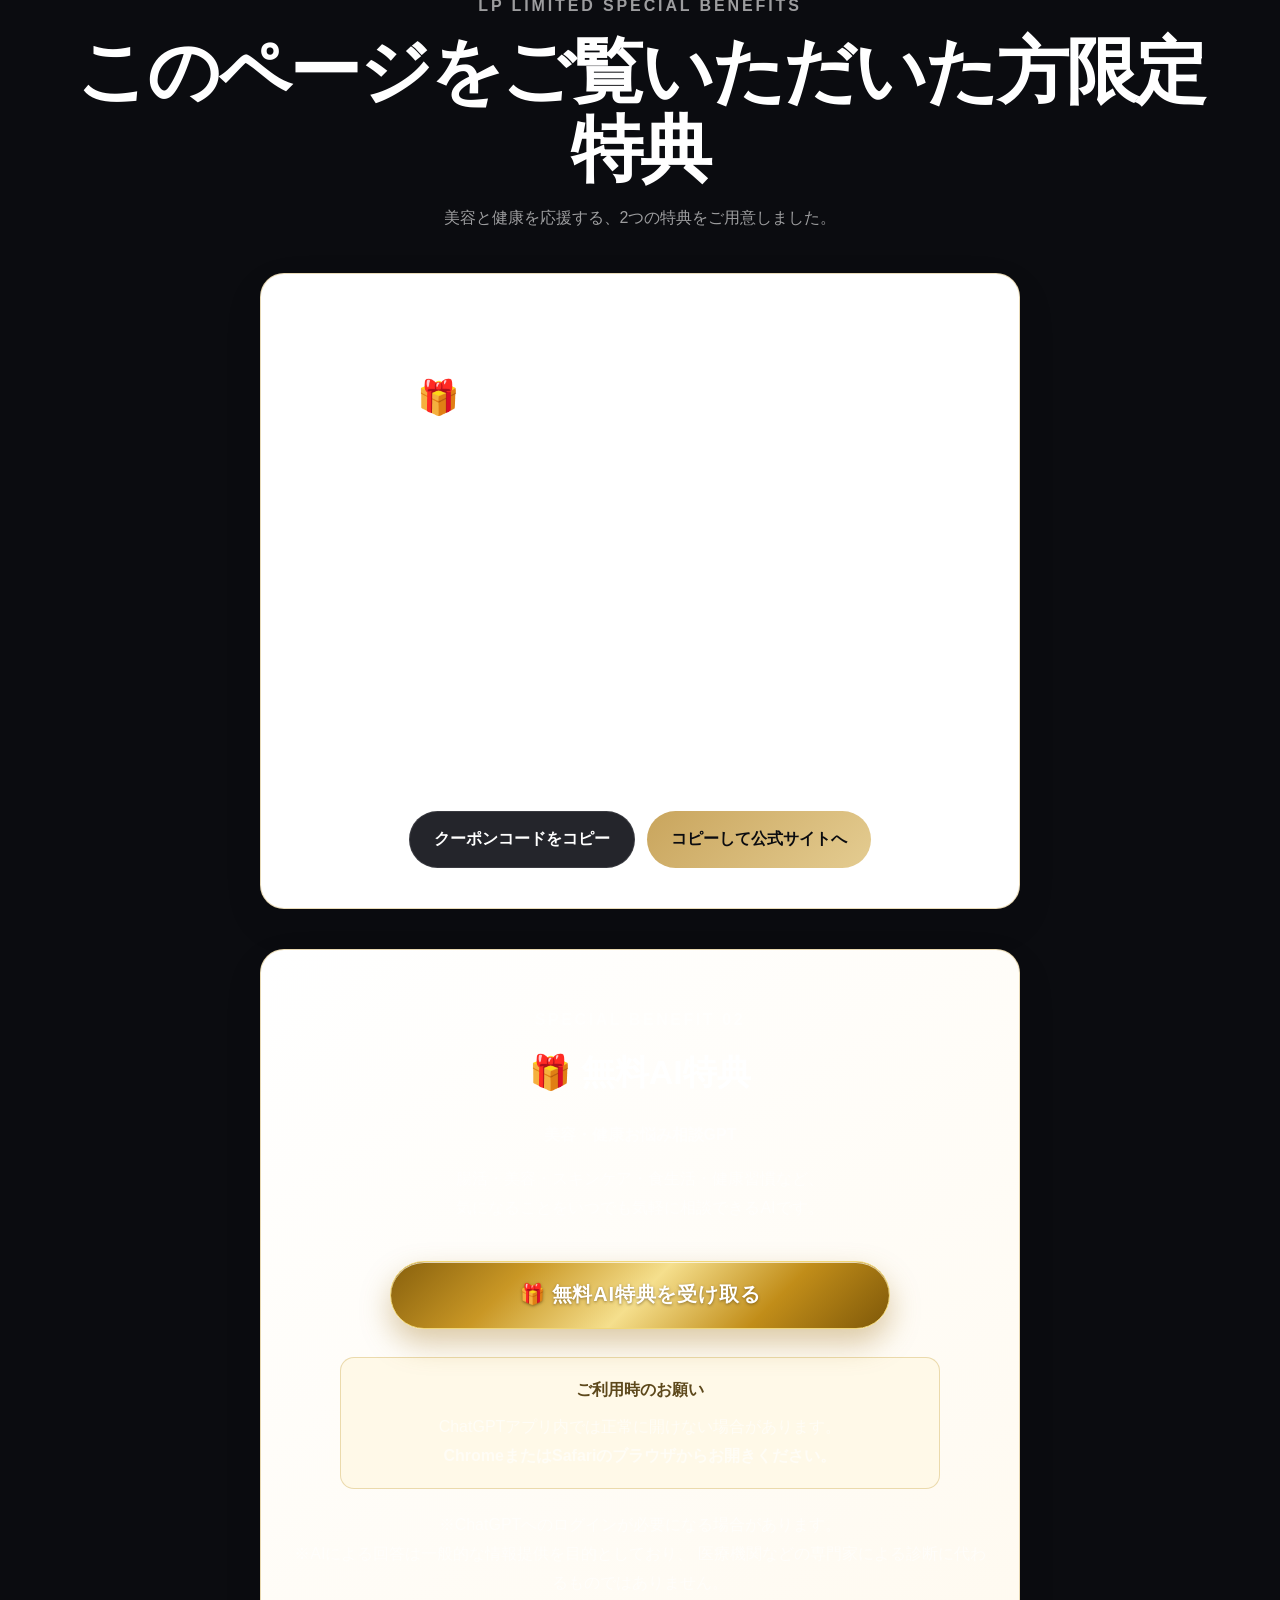
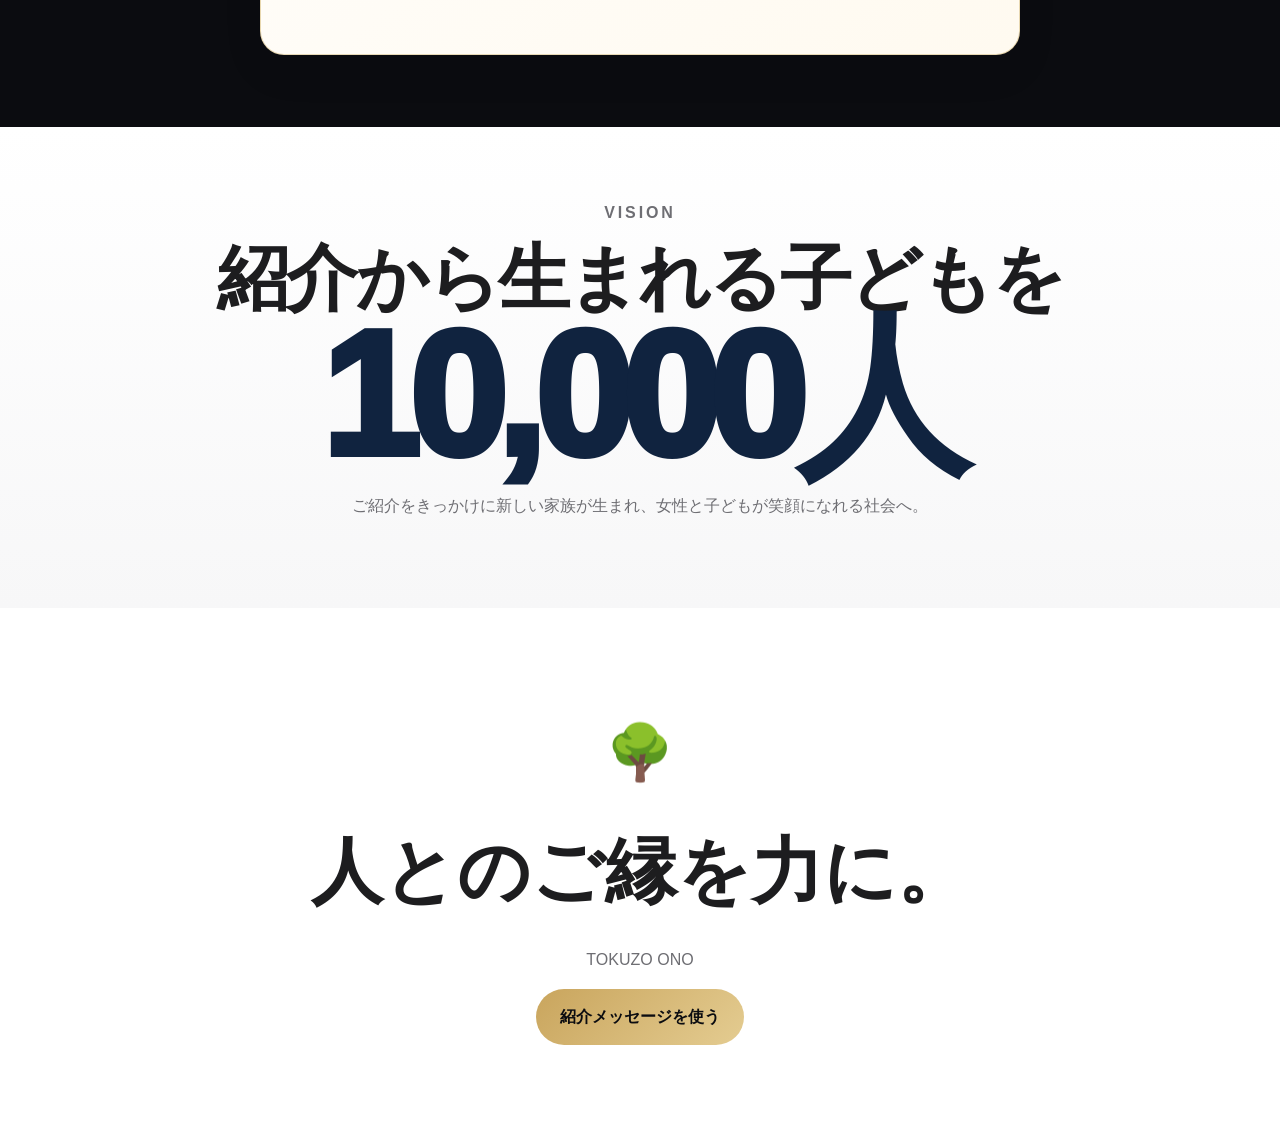
==== commit b0e8d300: "Update index.html" ====
--- a/index.html
+++ b/index.html
@@ -194,19 +194,95 @@
       </div>
     </section>
 
-    <section class="section coupon" id="coupon">
-      <div class="container centered reveal">
-        <p class="eyebrow">LP LIMITED SPECIAL COUPON</p>
-        <h2>このページをご覧いただいた方へ。</h2>
-        <p>エステレラでご利用いただける限定クーポンをご用意しました。</p>
-        <div class="coupon-code" id="couponCode">4N2DN9PG</div>
-        <p class="coupon-expiry">使用期限：2026年12月31日まで</p>
-        <div class="coupon-actions">
-          <button class="button button--dark" type="button" onclick="copyCoupon()">クーポンコードをコピー</button>
-          <button class="button button--gold" type="button" onclick="copyCouponAndOpen()">コピーして公式サイトへ</button>
-        </div>
-      </div>
-    </section>
+<section class="section coupon" id="coupon">
+  <div class="container centered reveal">
+
+    <p class="eyebrow">LP LIMITED SPECIAL BENEFITS</p>
+    <h2>このページをご覧いただいた方限定特典</h2>
+    <p>美容と健康を応援する、2つの特典をご用意しました。</p>
+
+    <!-- 特典1：クーポン -->
+    <div class="benefit-box">
+      <p class="benefit-label">SPECIAL BENEFIT 01</p>
+      <h3>🎁 1,000円OFFクーポン特典</h3>
+
+      <p>
+        エステレラ公式サイトでのお買い物にご利用いただけます。
+      </p>
+
+      <p class="coupon-title">クーポンコード</p>
+
+      <div class="coupon-code" id="couponCode">
+        4N2DN9PG
+      </div>
+
+      <p class="coupon-expiry">
+        使用期限：2026年12月31日まで
+      </p>
+
+      <div class="coupon-actions">
+        <button
+          class="button button--dark"
+          type="button"
+          onclick="copyCoupon()"
+        >
+          クーポンコードをコピー
+        </button>
+
+        <button
+          class="button button--gold"
+          type="button"
+          onclick="copyCouponAndOpen()"
+        >
+          コピーして公式サイトへ
+        </button>
+      </div>
+    </div>
+
+    <!-- 特典2：無料AI -->
+    <div class="benefit-box ai-benefit">
+      <p class="benefit-label">SPECIAL BENEFIT 02</p>
+      <h3>🎁 無料AI特典</h3>
+
+      <p class="ai-benefit-title">
+        美容・健康お悩み相談GPT
+      </p>
+
+      <p>
+        腸活・美容・スキンケア・食生活・健康習慣など、<br>
+        気になることをいつでも気軽に相談できるAIです。
+      </p>
+
+      <a
+        class="gold-ai-button"
+        href="https://chatgpt.com/g/g-6a60151edc6c8191a9d6f180d52386a7-mei-rong-jian-kang-onao-mixiang-tan-gpt"
+        target="_blank"
+        rel="noopener noreferrer"
+      >
+        🎁 無料AI特典を受け取る
+      </a>
+
+      <div class="browser-notice">
+        <strong>ご利用時のお願い</strong>
+
+        <p>
+          ChatGPTアプリ内では正常に開けない場合があります。<br>
+          <strong>
+            ChromeまたはSafariのブラウザからお開きください。
+          </strong>
+        </p>
+      </div>
+
+      <p class="ai-note">
+        ※ChatGPTへのログインが必要になる場合があります。<br>
+        ※AIによる回答は一般的な情報提供を目的としており、
+        医療機関などの専門家による診断に代わるものではありません。
+      </p>
+    </div>
+
+  </div>
+</section>
+    
 
     <section class="section vision">
       <div class="container centered reveal">
--- a/style.css
+++ b/style.css
@@ -467,3 +467,121 @@
     padding:80px 18px 120px;
   }
 }
+/* 限定特典 共通 */
+.benefit-box {
+  max-width: 760px;
+  margin: 40px auto 0;
+  padding: 40px 30px;
+  border: 1px solid rgba(190, 150, 50, 0.35);
+  border-radius: 24px;
+  background: #ffffff;
+  box-shadow: 0 15px 40px rgba(0, 0, 0, 0.08);
+}
+
+.benefit-label {
+  margin-bottom: 10px;
+  color: #a77b1f;
+  font-size: 12px;
+  font-weight: 700;
+  letter-spacing: 0.16em;
+}
+
+.benefit-box h3 {
+  margin: 0 0 20px;
+  font-size: clamp(24px, 5vw, 34px);
+}
+
+.coupon-title {
+  margin-top: 25px;
+  color: #666666;
+  font-size: 14px;
+}
+
+/* 無料AI特典 */
+.ai-benefit {
+  background: linear-gradient(
+    145deg,
+    #ffffff 0%,
+    #fffaf0 100%
+  );
+}
+
+.ai-benefit-title {
+  color: #9b7118;
+  font-size: clamp(21px, 4vw, 28px);
+  font-weight: 700;
+}
+
+/* 金色のCTA */
+.gold-ai-button {
+  display: inline-flex;
+  justify-content: center;
+  align-items: center;
+  width: min(100%, 500px);
+  min-height: 68px;
+  margin-top: 22px;
+  padding: 0 30px;
+  border: 1px solid #f1d777;
+  border-radius: 999px;
+  background: linear-gradient(
+    135deg,
+    #87600d 0%,
+    #c99725 25%,
+    #f5df8d 50%,
+    #c18d19 75%,
+    #7e5809 100%
+  );
+  box-shadow:
+    0 14px 30px rgba(151, 105, 11, 0.35),
+    inset 0 1px 0 rgba(255, 255, 255, 0.7);
+  color: #ffffff;
+  font-size: clamp(16px, 4vw, 20px);
+  font-weight: 800;
+  letter-spacing: 0.04em;
+  text-decoration: none;
+  text-shadow: 0 1px 3px rgba(70, 45, 0, 0.55);
+  transition:
+    transform 0.2s ease,
+    box-shadow 0.2s ease;
+}
+
+.gold-ai-button:hover {
+  transform: translateY(-3px);
+  box-shadow:
+    0 18px 38px rgba(151, 105, 11, 0.45),
+    inset 0 1px 0 rgba(255, 255, 255, 0.7);
+}
+
+/* ブラウザ注意書き */
+.browser-notice {
+  max-width: 600px;
+  margin: 28px auto 0;
+  padding: 18px;
+  border: 1px solid rgba(190, 145, 35, 0.3);
+  border-radius: 14px;
+  background: #fff9e8;
+  color: #5d481b;
+  line-height: 1.8;
+}
+
+.browser-notice p {
+  margin: 8px 0 0;
+}
+
+.ai-note {
+  margin-top: 22px;
+  color: #777777;
+  font-size: 12px;
+  line-height: 1.8;
+}
+
+@media (max-width: 600px) {
+  .benefit-box {
+    padding: 34px 20px;
+  }
+
+  .gold-ai-button {
+    min-height: 62px;
+    padding: 10px 20px;
+  }
+}
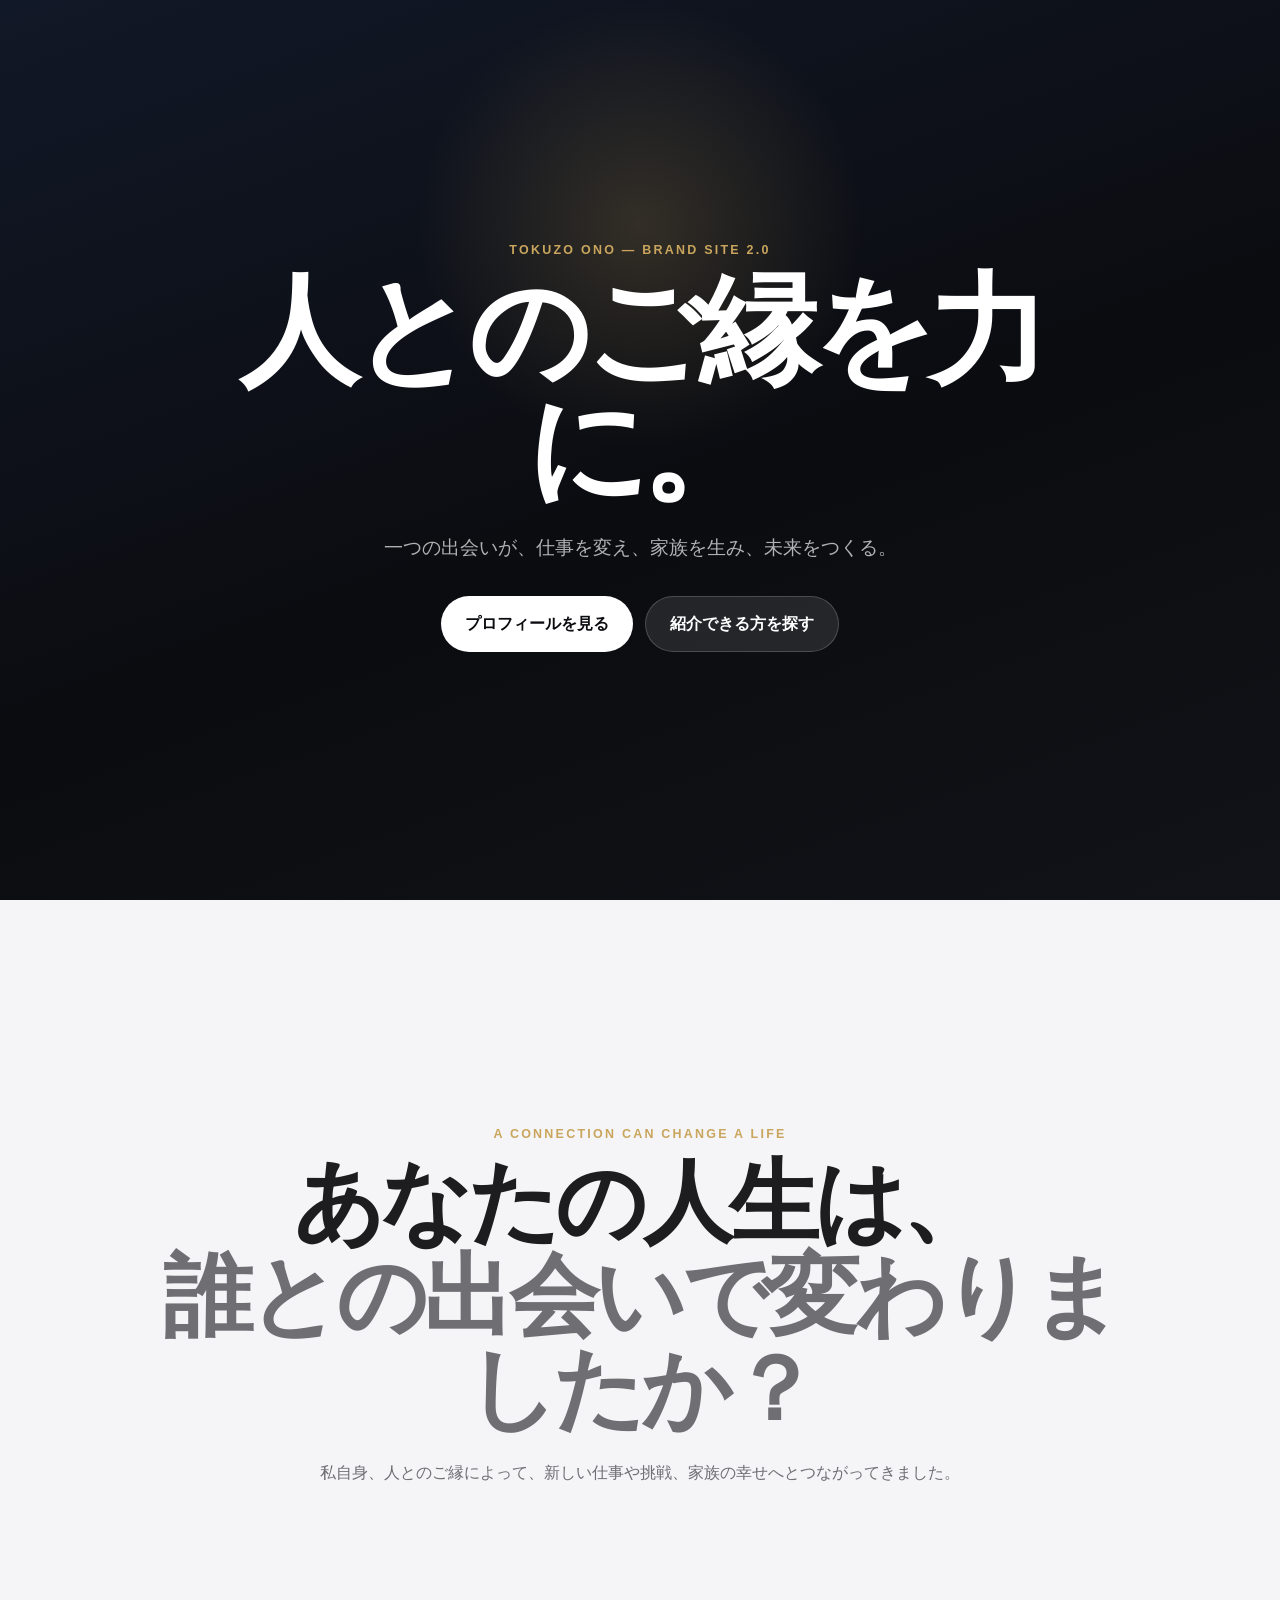
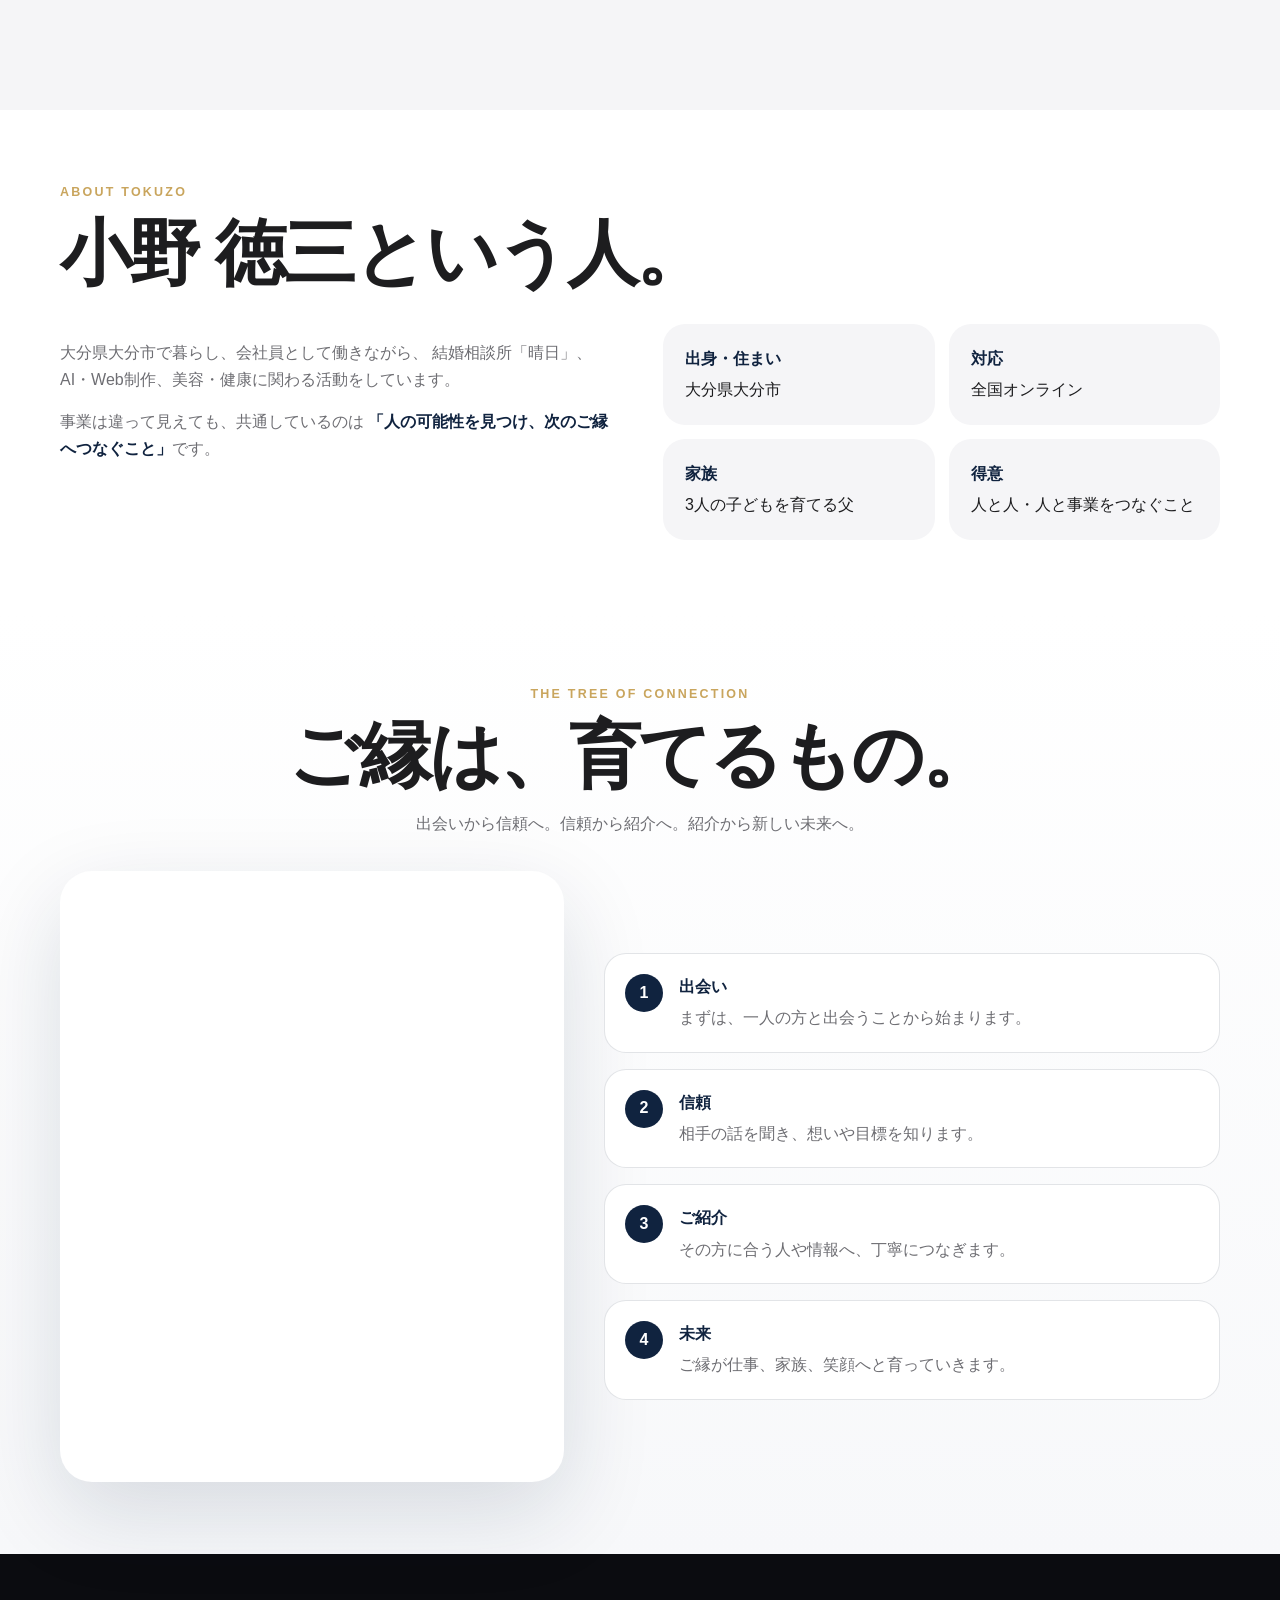
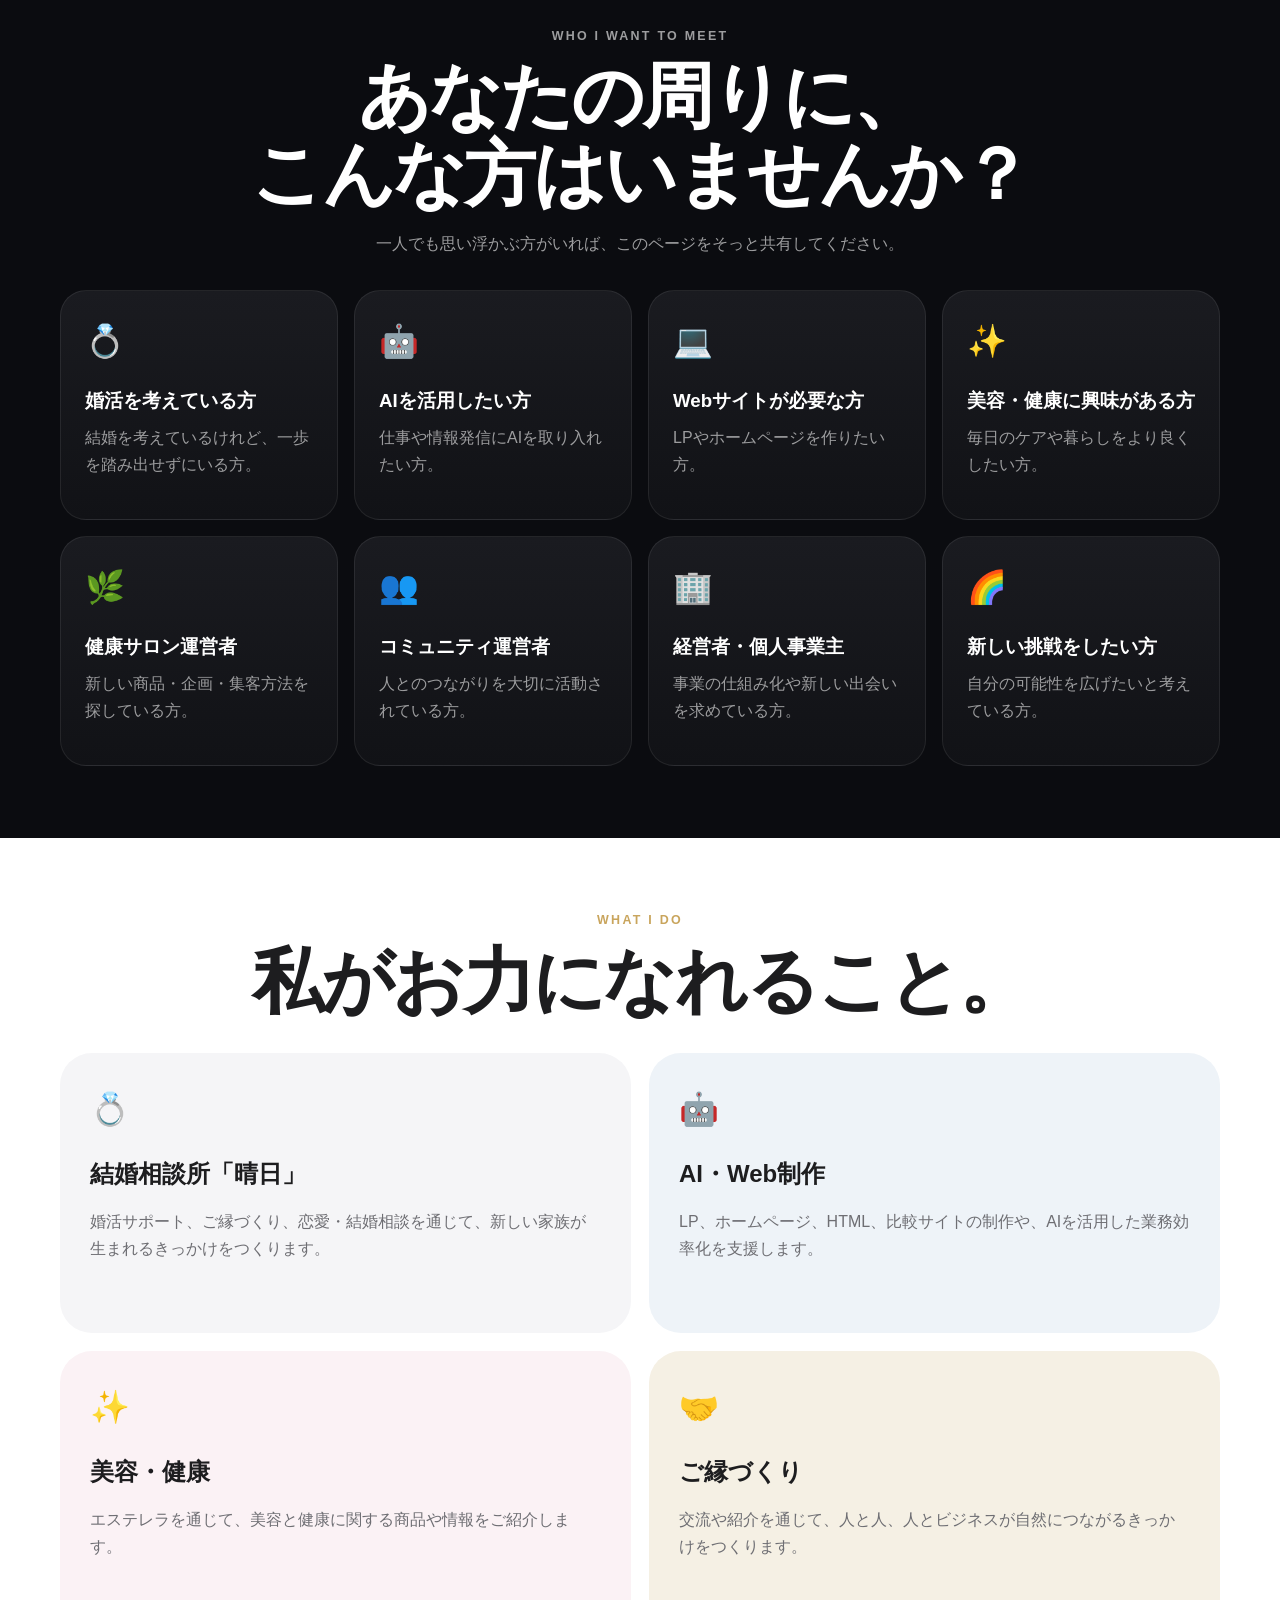
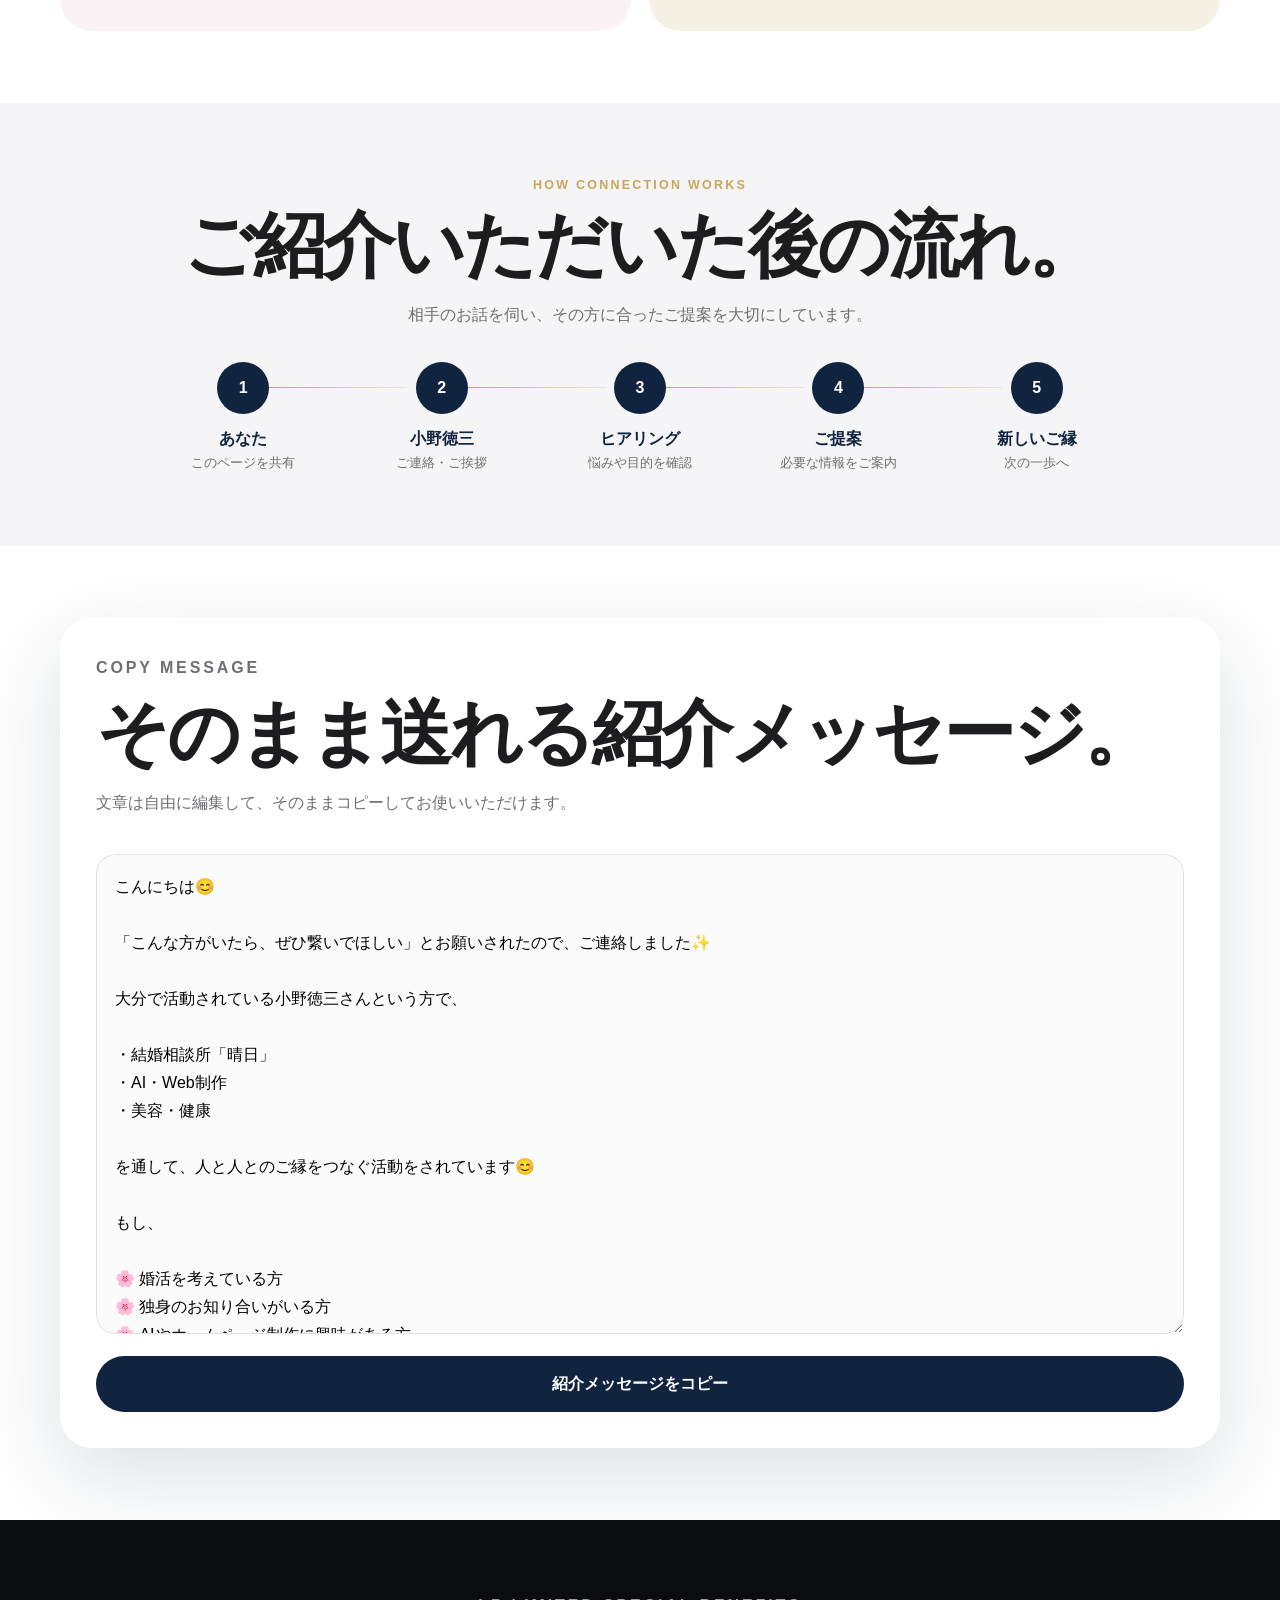
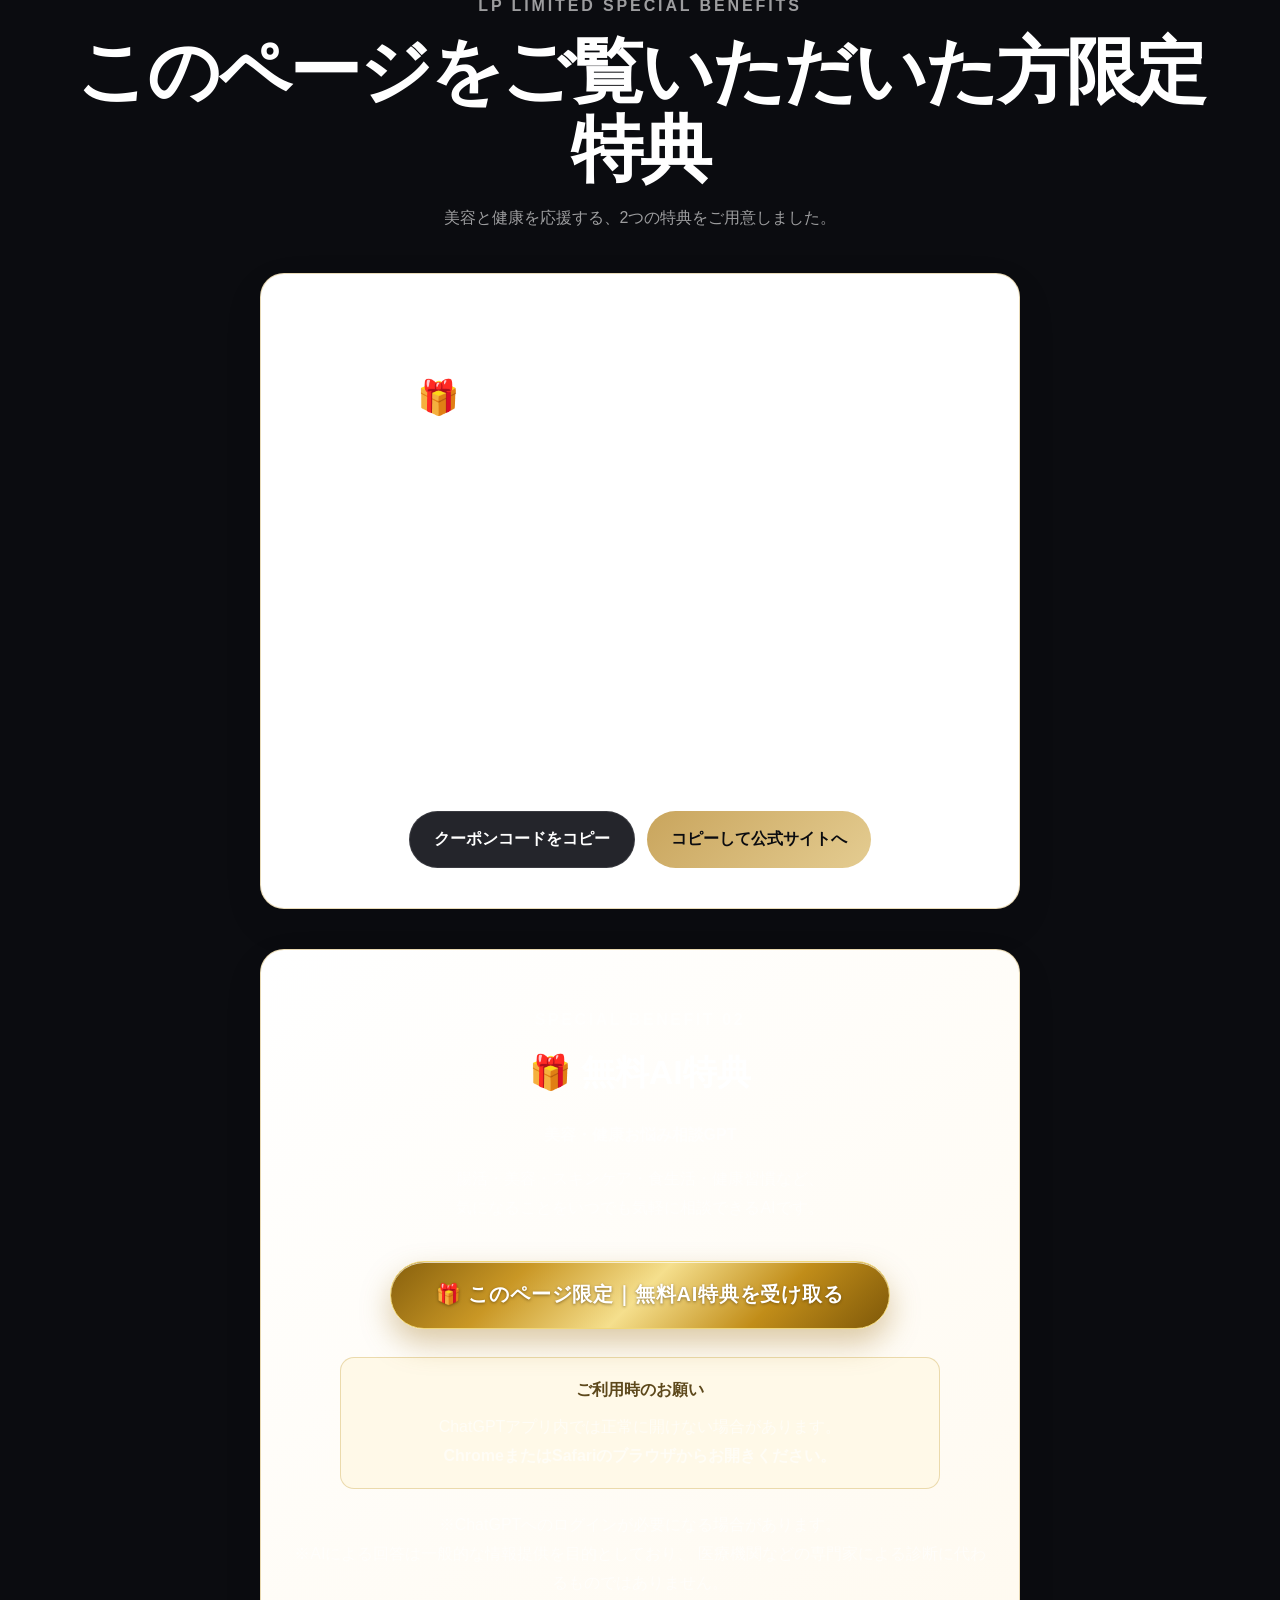
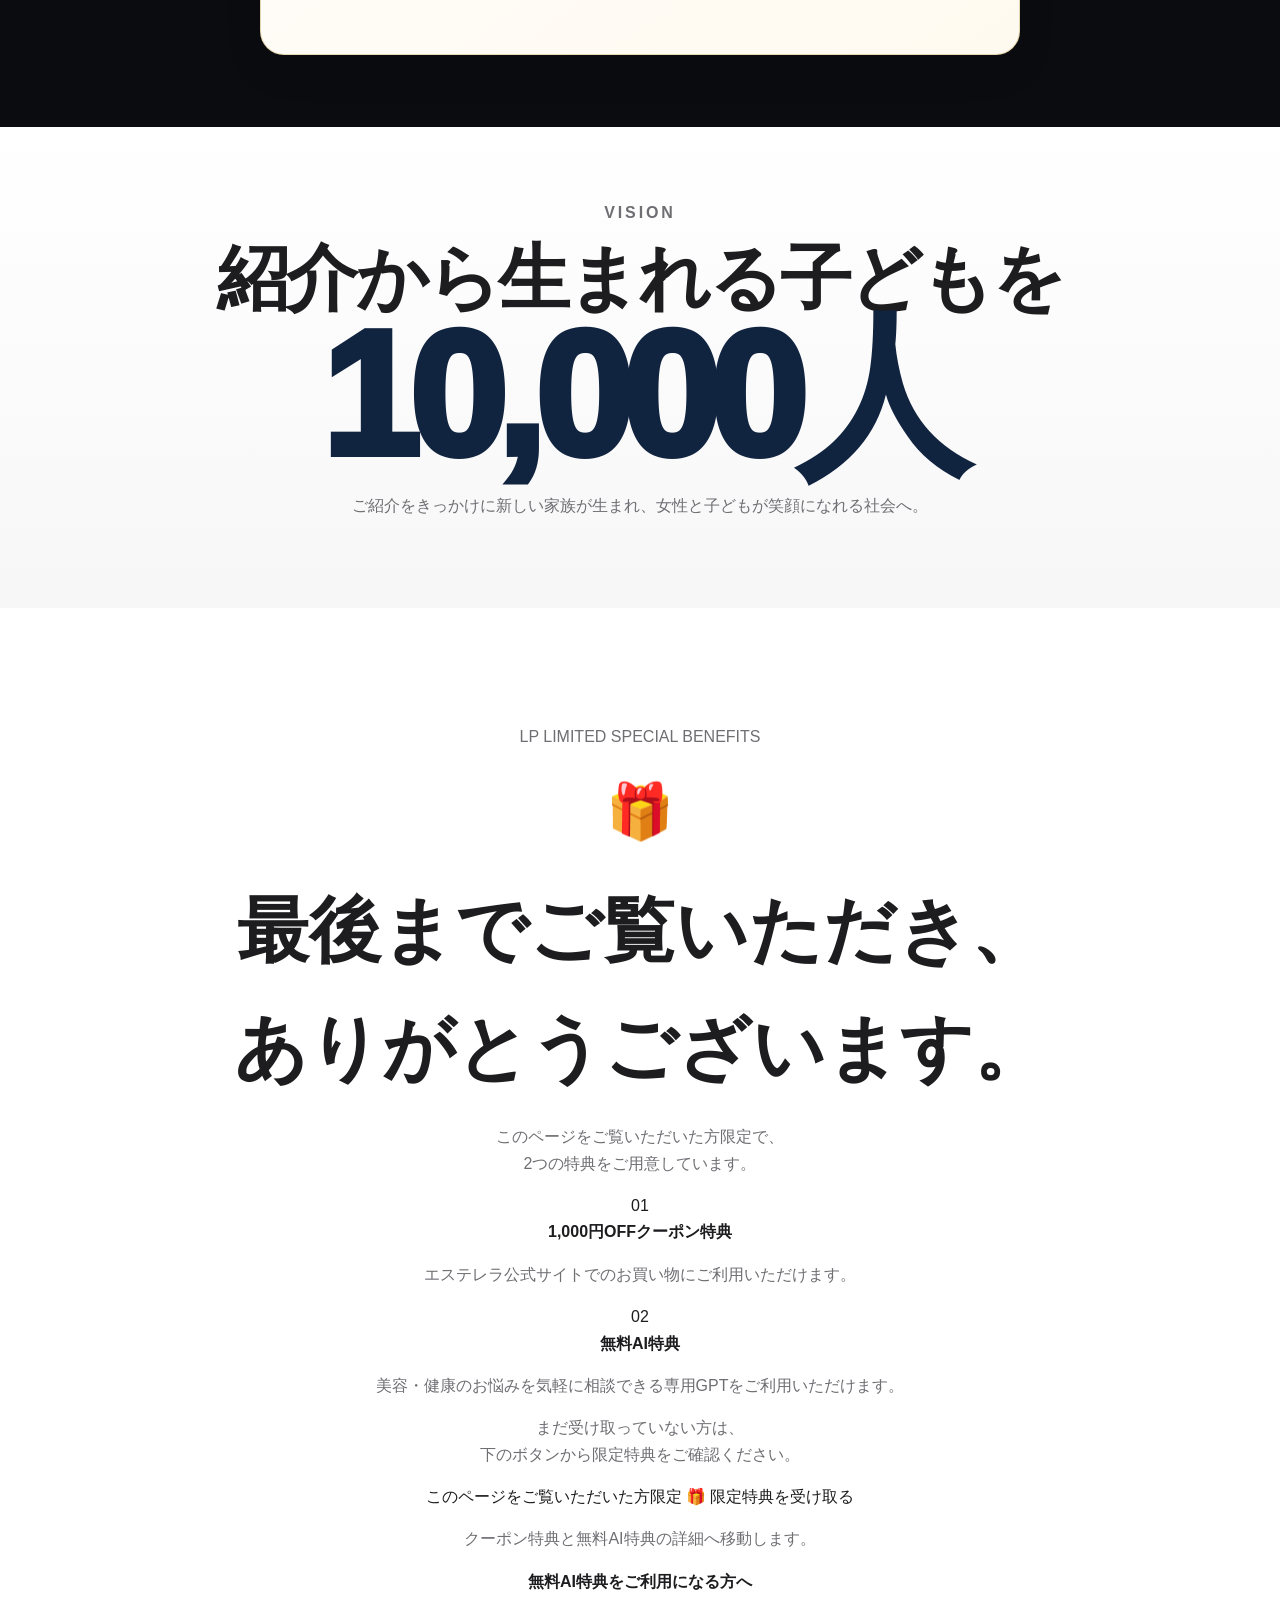
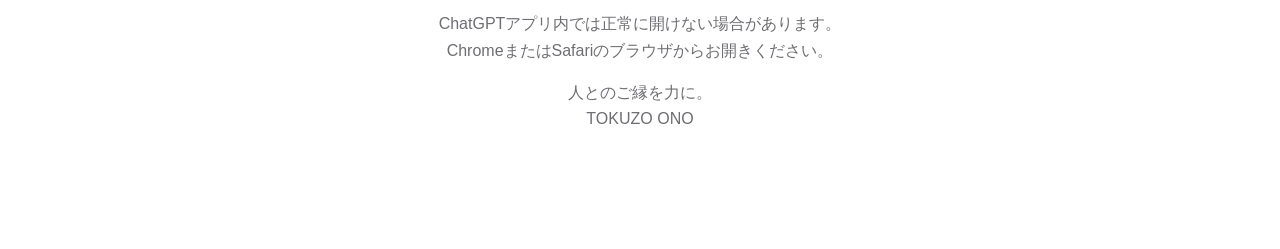
==== commit e01786d3: "Rename index (2).html to index.html" ====
--- a/index.html
+++ b/index.html
@@ -259,7 +259,7 @@
         target="_blank"
         rel="noopener noreferrer"
       >
-        🎁 無料AI特典を受け取る
+        🎁 このページ限定｜無料AI特典を受け取る
       </a>
 
       <div class="browser-notice">
@@ -293,12 +293,65 @@
       </div>
     </section>
 
-    <section class="final">
-      <div class="reveal">
-        <div class="final-logo">🌳</div>
-        <h2>人とのご縁を力に。</h2>
-        <p>TOKUZO ONO</p>
-        <a class="button button--gold" href="#message">紹介メッセージを使う</a>
+    <section class="final final-benefit-cta">
+      <div class="final-benefit-inner reveal">
+        <p class="final-benefit-label">LP LIMITED SPECIAL BENEFITS</p>
+        <div class="final-logo">🎁</div>
+
+        <h2>
+          最後までご覧いただき、<br>
+          ありがとうございます。
+        </h2>
+
+        <p class="final-benefit-lead">
+          このページをご覧いただいた方限定で、<br>
+          2つの特典をご用意しています。
+        </p>
+
+        <div class="final-benefit-list">
+          <div class="final-benefit-item">
+            <span class="final-benefit-icon">01</span>
+            <div>
+              <strong>1,000円OFFクーポン特典</strong>
+              <p>エステレラ公式サイトでのお買い物にご利用いただけます。</p>
+            </div>
+          </div>
+
+          <div class="final-benefit-item">
+            <span class="final-benefit-icon">02</span>
+            <div>
+              <strong>無料AI特典</strong>
+              <p>美容・健康のお悩みを気軽に相談できる専用GPTをご利用いただけます。</p>
+            </div>
+          </div>
+        </div>
+
+        <p class="final-benefit-message">
+          まだ受け取っていない方は、<br>
+          下のボタンから限定特典をご確認ください。
+        </p>
+
+        <a class="final-gold-cta" href="#coupon">
+          <span class="final-cta-small">このページをご覧いただいた方限定</span>
+          <span class="final-cta-main">🎁 限定特典を受け取る</span>
+        </a>
+
+        <p class="final-benefit-note">
+          クーポン特典と無料AI特典の詳細へ移動します。
+        </p>
+
+        <div class="final-browser-note">
+          <strong>無料AI特典をご利用になる方へ</strong>
+          <p>
+            ChatGPTアプリ内では正常に開けない場合があります。<br>
+            ChromeまたはSafariのブラウザからお開きください。
+          </p>
+        </div>
+
+        <p class="final-brand">
+          人とのご縁を力に。<br>
+          <span>TOKUZO ONO</span>
+        </p>
       </div>
     </section>
   </main>
@@ -308,7 +361,7 @@
     <a href="#about">プロフィール</a>
     <a href="#connect">繋がりたい方</a>
     <a href="#message">紹介文</a>
-    <a href="#coupon">クーポン</a>
+    <a href="#coupon">限定特典</a>
   </nav>
 
   <div class="toast" id="toast">コピーしました</div>
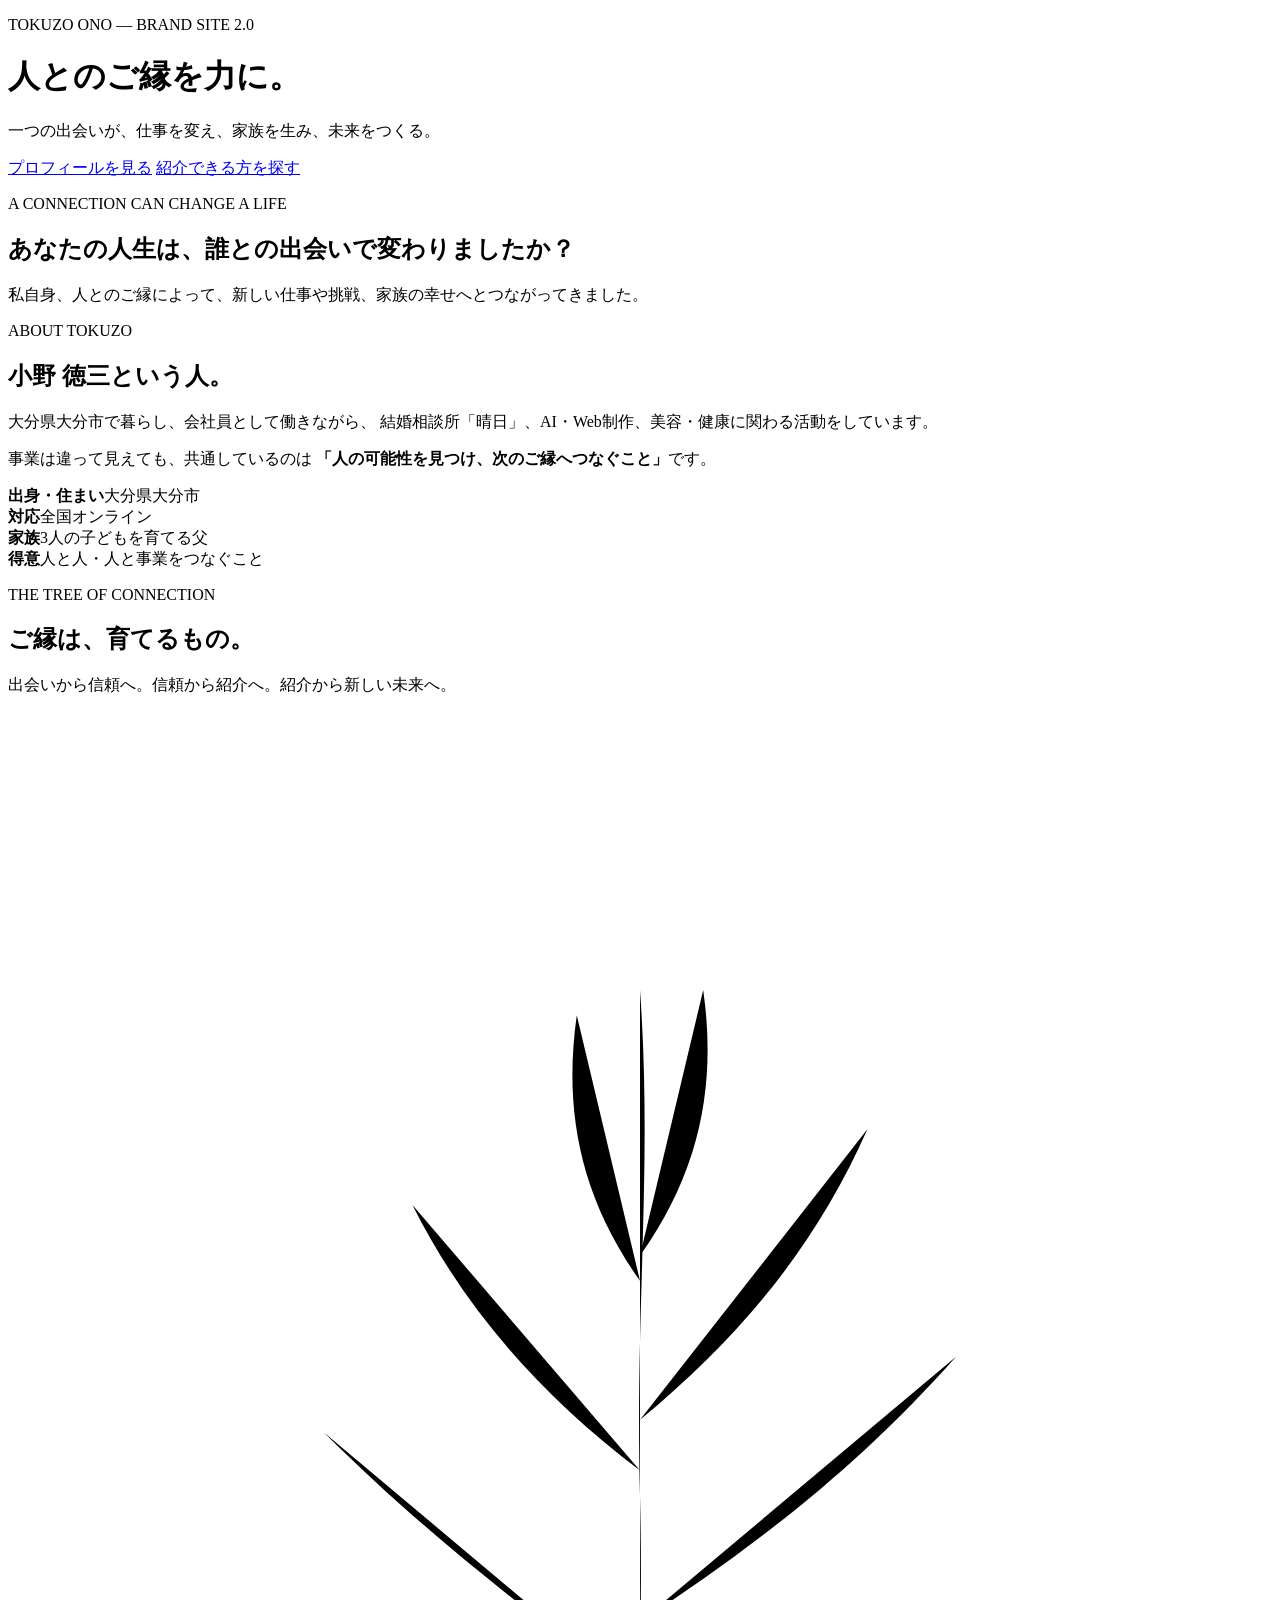
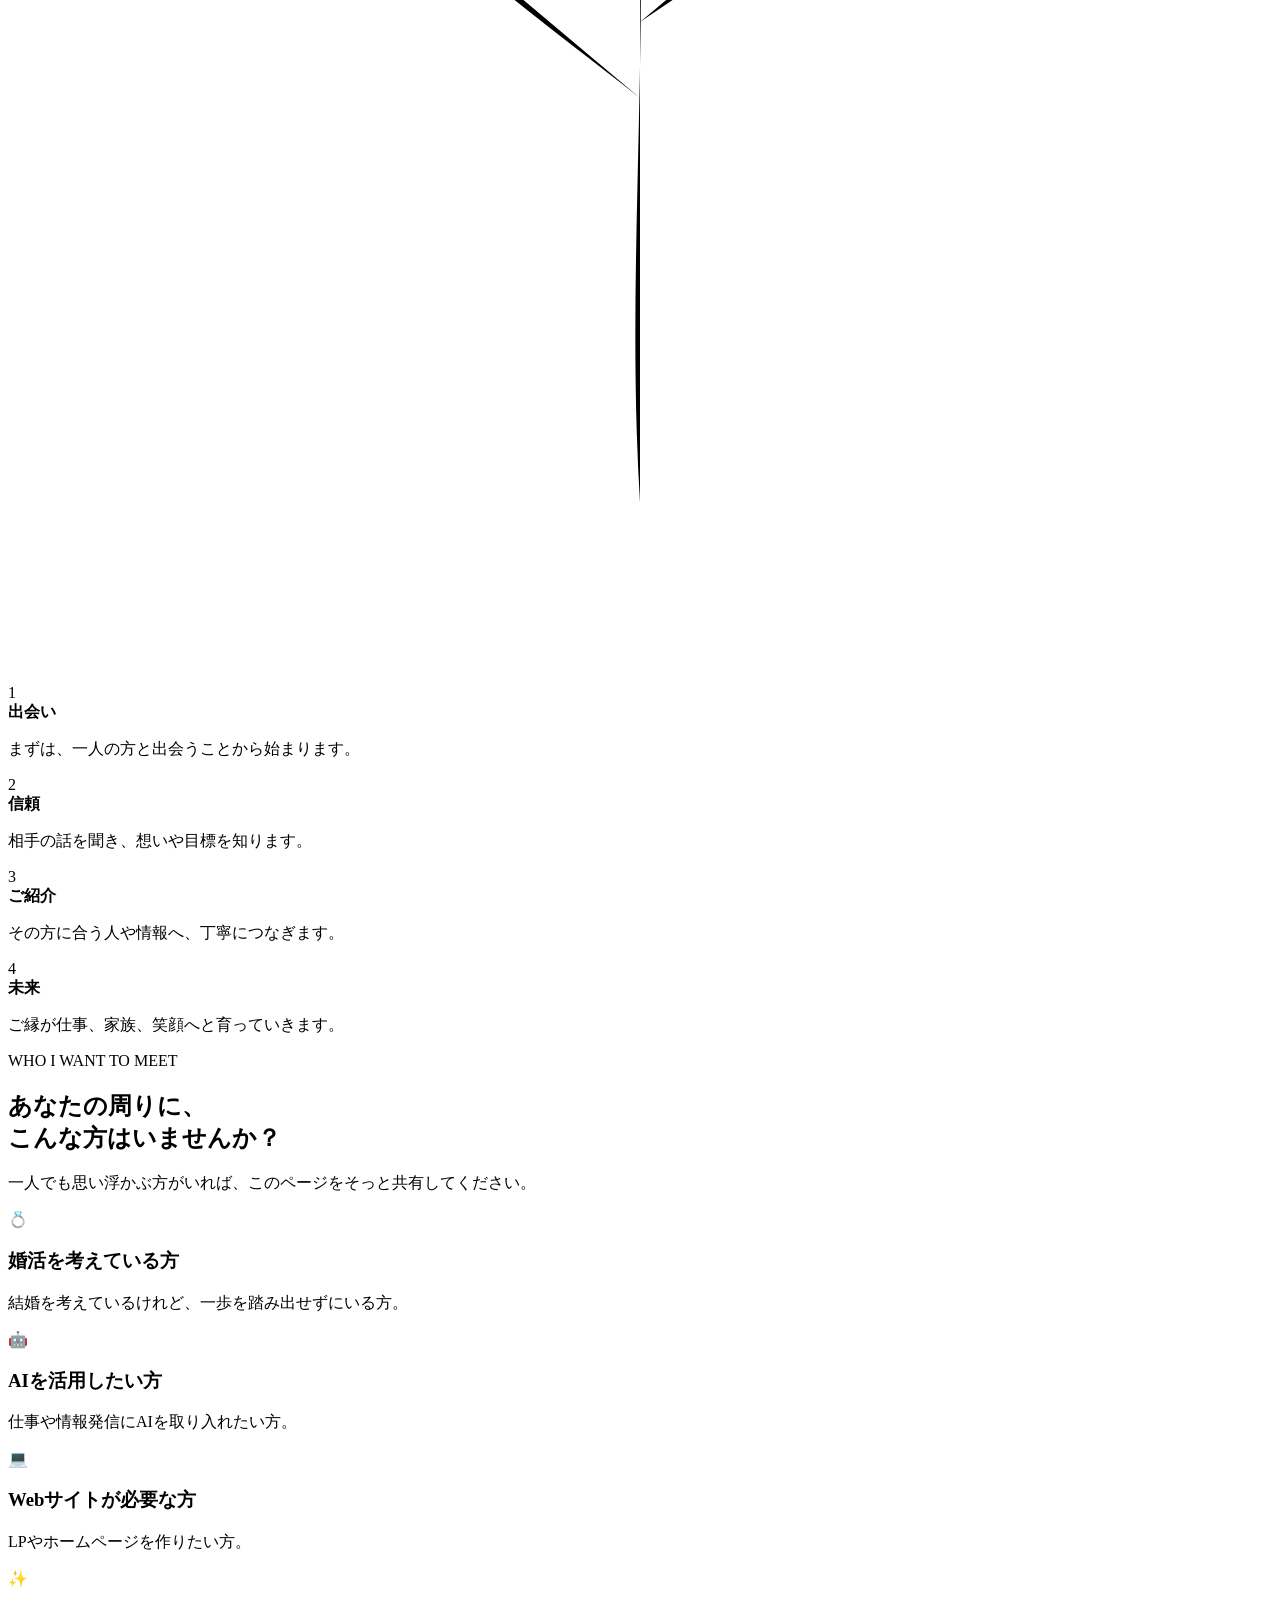
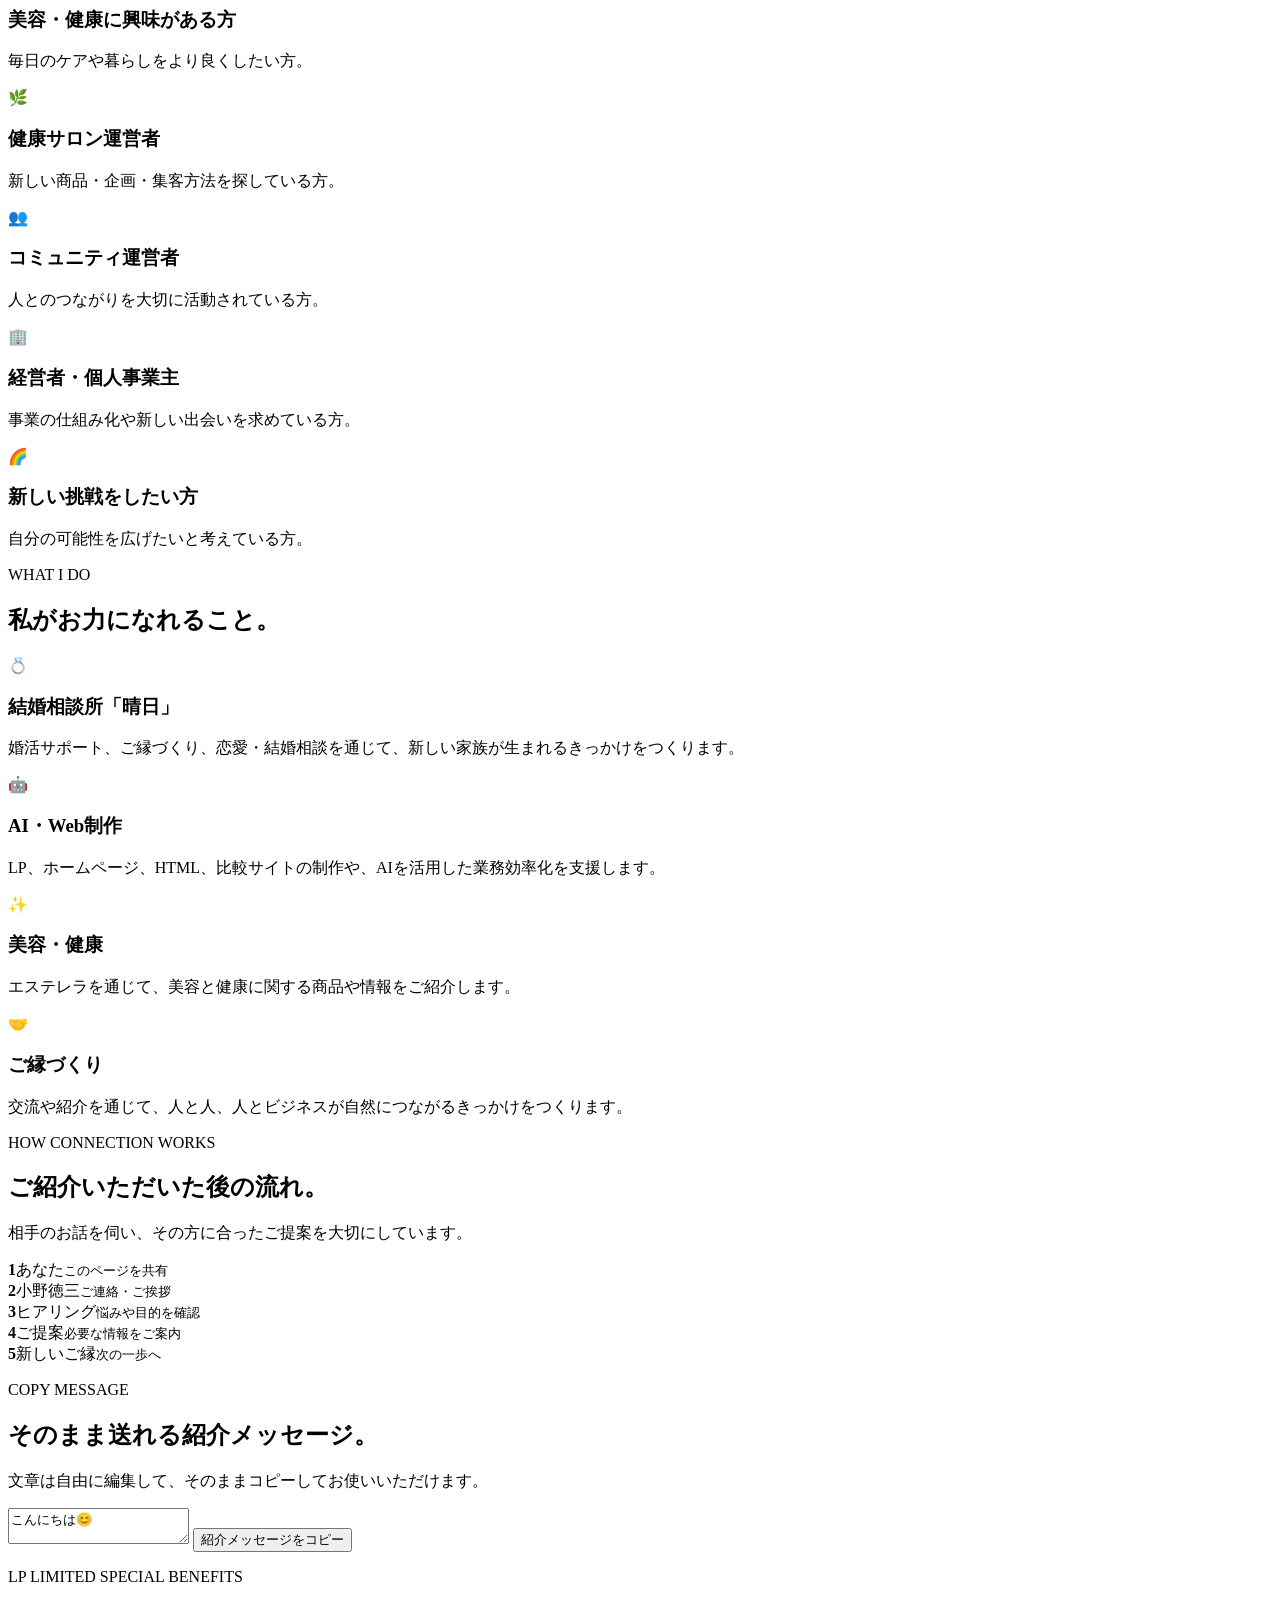
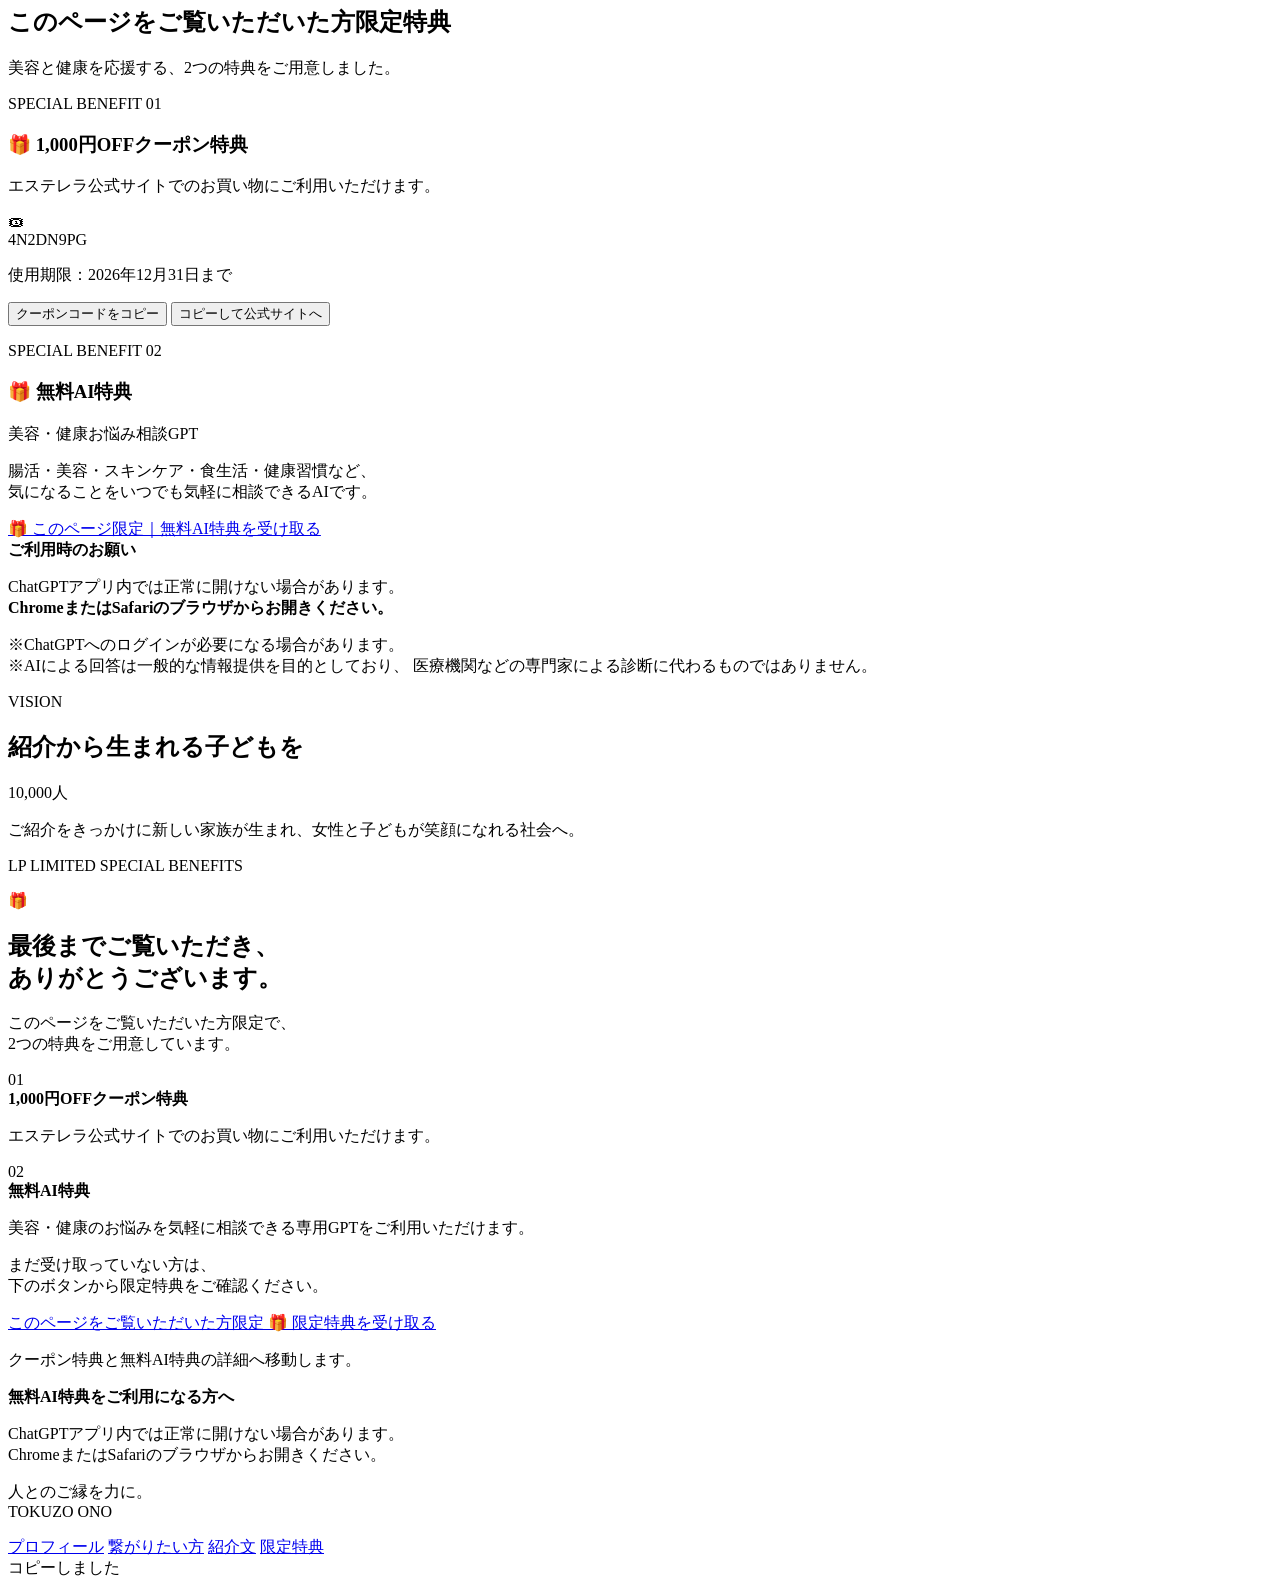
==== commit f5887d0d: "Rename index (3).html to index.html" ====
--- a/index.html
+++ b/index.html
@@ -210,7 +210,7 @@
         エステレラ公式サイトでのお買い物にご利用いただけます。
       </p>
 
-      <p class="coupon-title">クーポンコード</p>
+      <div class="coupon-icon" aria-hidden="true">🎟</div>
 
       <div class="coupon-code" id="couponCode">
         4N2DN9PG
